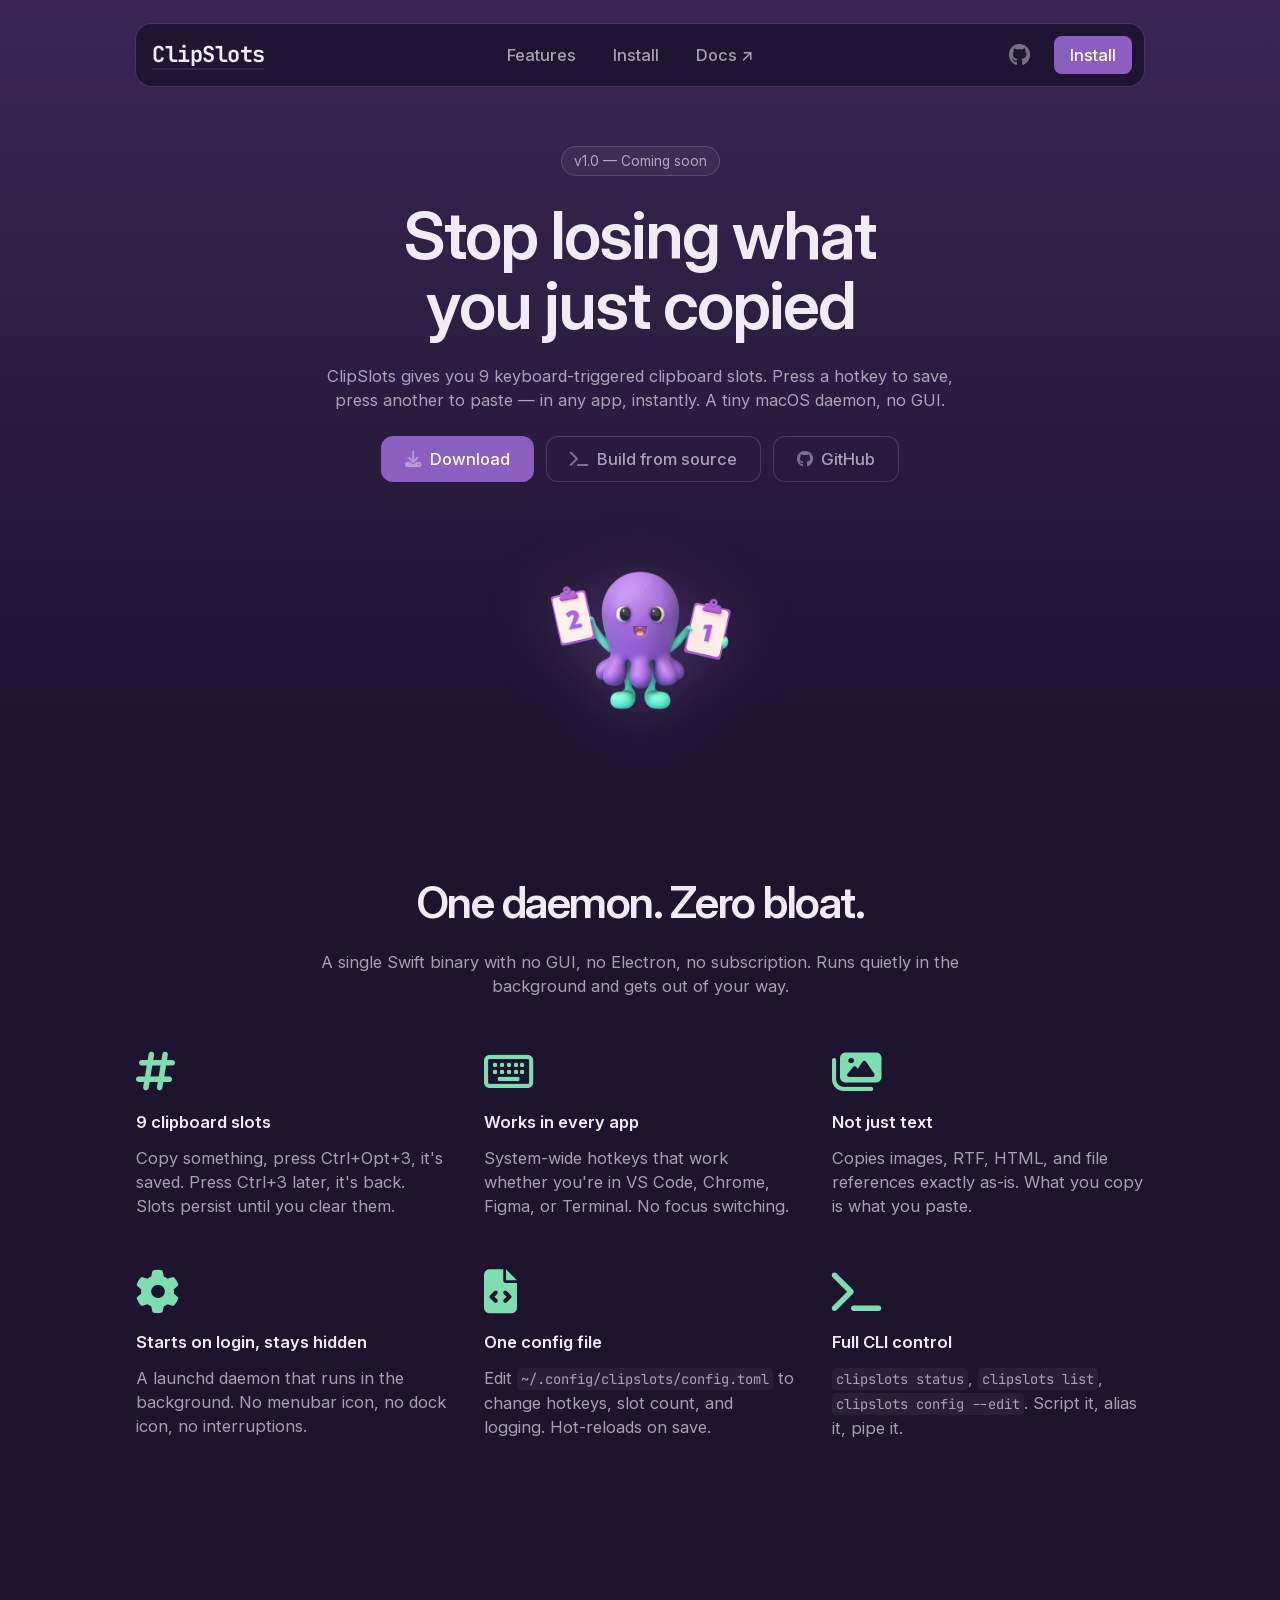
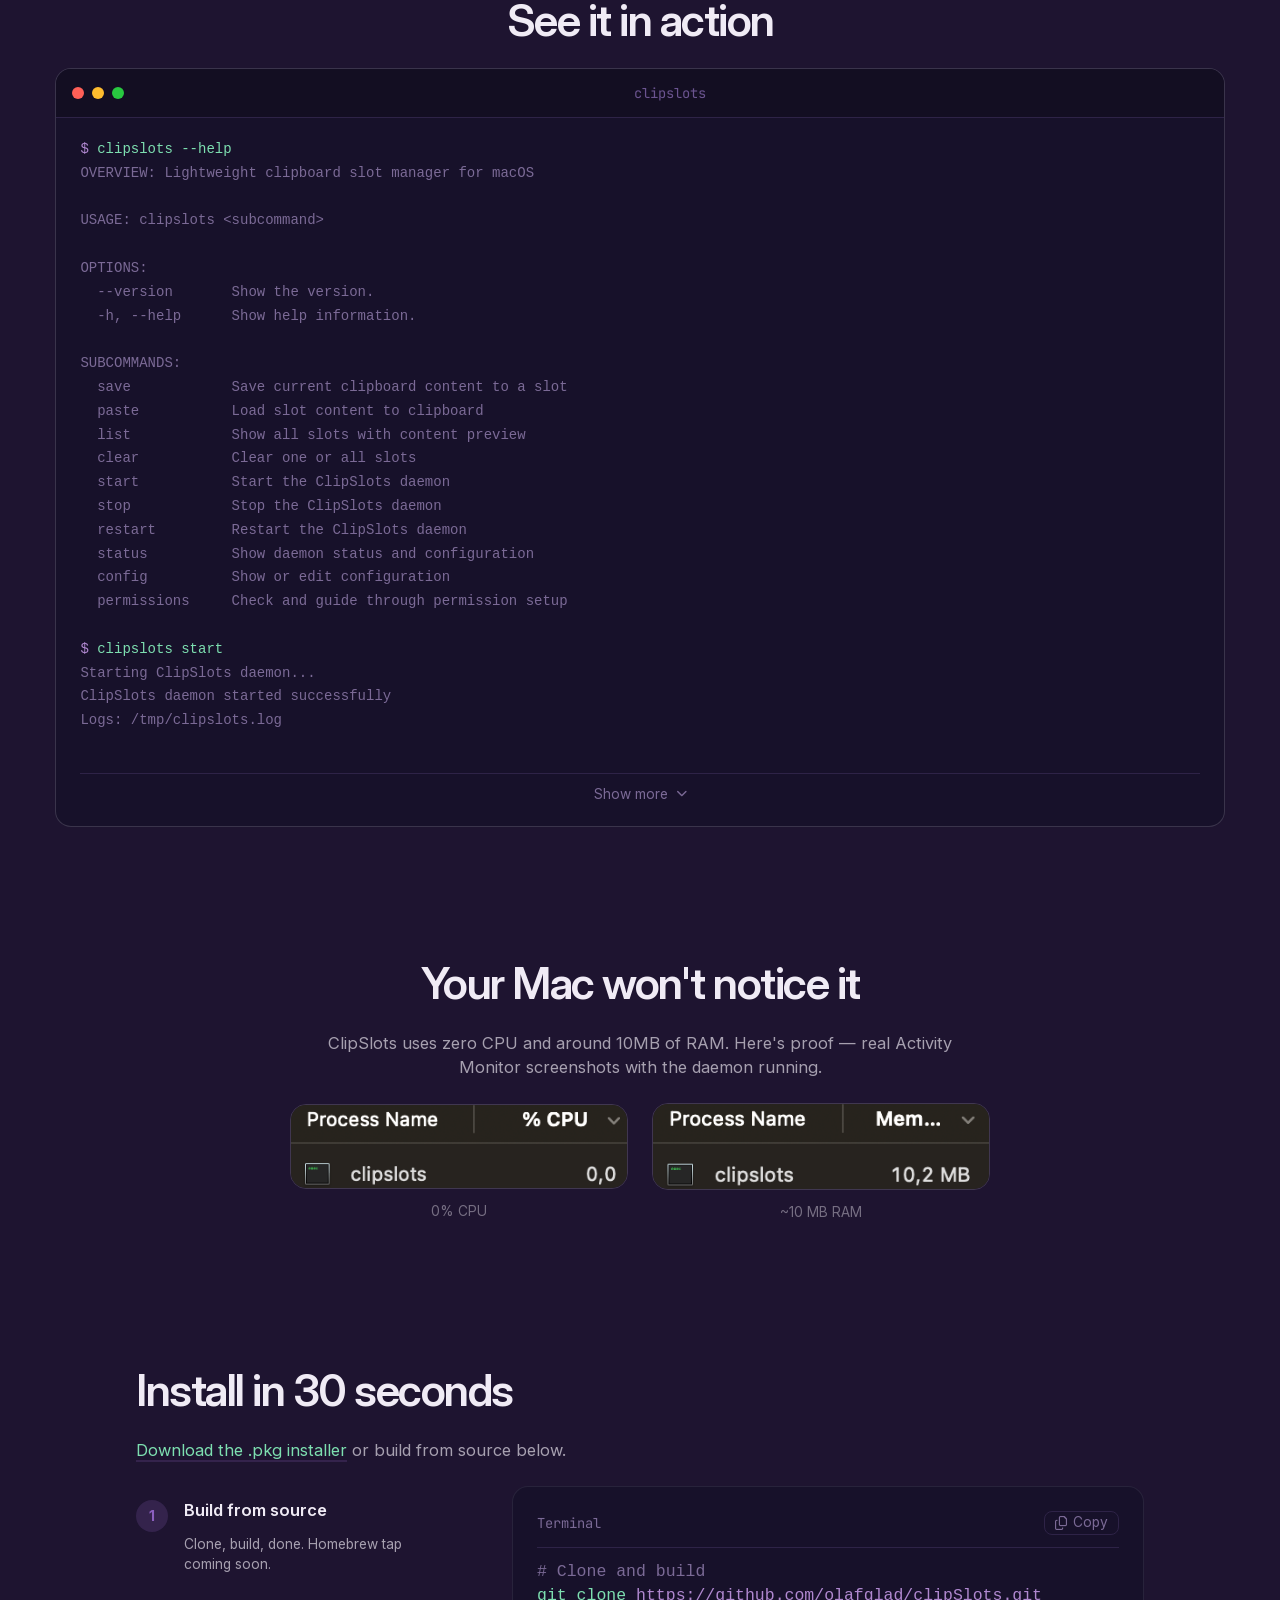
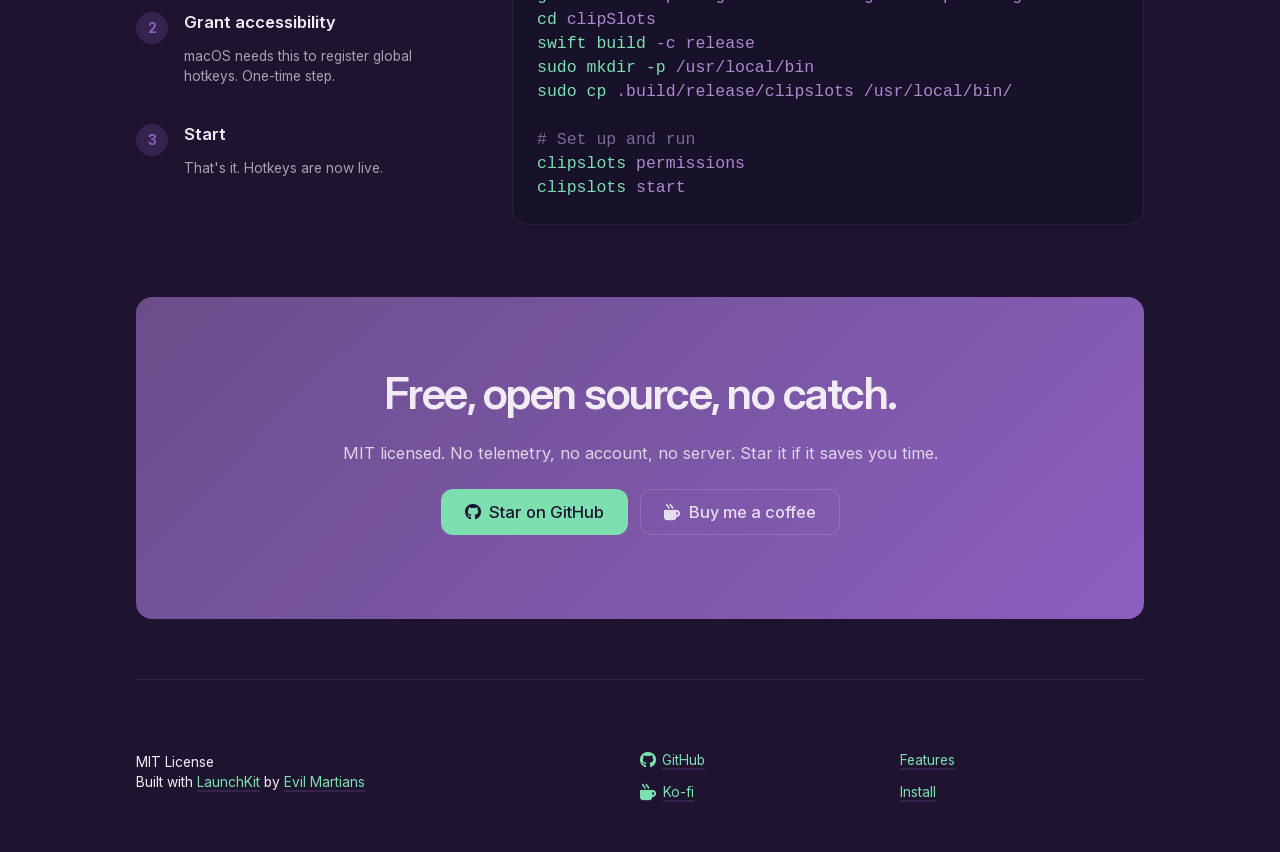
==== docs/index.html @ 05b6d65f "pkg version" ====
<!doctype html>
<html lang="en" class="theme-dark">
  <head>
    <meta charset="utf-8" />
    <title>ClipSlots — Stop losing what you just copied</title>
    <meta
      content="9 keyboard-triggered clipboard slots for macOS. Press a hotkey to save, press another to paste — in any app, instantly."
      name="description"
    />
    <meta content="width=device-width, initial-scale=1" name="viewport" />

    <!-- Open Graph -->
    <meta property="og:type" content="website" />
    <meta property="og:site_name" content="ClipSlots" />
    <meta property="og:locale" content="en_US" />
    <meta
      property="og:title"
      content="ClipSlots — Stop losing what you just copied"
    />
    <meta
      property="og:description"
      content="9 keyboard-triggered clipboard slots for macOS. Press a hotkey to save, press another to paste — in any app, instantly."
    />
    <meta property="og:image" content="https://clipslots.dev/images/og-image.png" />
    <meta property="og:image:width" content="1200" />
    <meta property="og:image:height" content="630" />
    <meta property="og:url" content="https://clipslots.dev" />
    <meta name="twitter:card" content="summary_large_image" />
    <meta name="twitter:title" content="ClipSlots" />
    <meta
      name="twitter:description"
      content="9 keyboard-triggered clipboard slots for macOS. Press a hotkey to save, press another to paste — in any app, instantly."
    />
    <meta name="twitter:image" content="https://clipslots.dev/images/og-image.png" />

    <!-- Favicon and icons -->
    <link rel="icon" href="images/favicon/favicon.ico" sizes="48x48" />
    <link rel="icon" href="images/favicon/favicon.svg" type="image/svg+xml" />
    <link
      rel="icon"
      type="image/png"
      sizes="96x96"
      href="images/favicon/favicon-96x96.png"
    />
    <link
      rel="apple-touch-icon"
      sizes="180x180"
      href="images/favicon/apple-touch-icon.png"
    />
    <link rel="manifest" href="images/favicon/site.webmanifest" />

    <!-- Preload fonts -->
    <link
      rel="preload"
      href="fonts/InterVariable.woff2"
      as="font"
      type="font/woff2"
      crossorigin
    />

    <!-- Styles -->
    <link href="vendor/font-awesome-6.7.2/css/all.min.css" rel="stylesheet" />
    <link href="css/index.css" rel="stylesheet" type="text/css" />
    <link href="css/tablet.css" rel="stylesheet" type="text/css" />
    <link href="css/mobile.css" rel="stylesheet" type="text/css" />
    <script src="js/main.js" type="text/javascript" defer></script>
  </head>

  <body>
    <div class="background-gradient"></div>
    <div class="page-container">
      <header class="nav-container">
        <a href="index.html" class="nav-brand">
          <span class="brand-text">ClipSlots</span>
        </a>
        <nav role="navigation" class="nav-menu" data-navigation>
          <a href="#features" class="nav-link">Features</a>
          <a href="#install" class="nav-link">Install</a>
          <a
            href="https://github.com/olafglad/clipSlots"
            class="nav-link"
            target="_blank"
            >Docs ↗</a
          >
          <div class="button-group stacked margin-top-l mobile-only">
            <a
              href="https://github.com/olafglad/clipSlots"
              class="button primary"
              target="_blank"
            >
              <div class="fa-brands fa-github icon m"></div>
              View on GitHub
            </a>
          </div>
        </nav>
        <div class="button-group">
          <a
            href="https://github.com/olafglad/clipSlots"
            class="button ghost compact hide-on-mobile"
            target="_blank"
          >
            <div class="fa-brands fa-github icon l"></div>
          </a>
          <a href="#install" class="button primary compact">Install</a>
          <button
            class="button ghost compact nav-hamburger"
            data-mobile-toggle
            aria-label="Show menu"
          >
            <span class="fa-solid fa-bars icon m"></span>
          </button>
        </div>
      </header>
      <main>
        <!-- Hero -->
        <section>
          <div class="heading hero centered">
            <a
              href="https://github.com/olafglad/clipSlots"
              class="eyebrow"
              target="_blank"
              >v1.0 — Coming soon</a
            >
            <h1 class="balanced">Stop losing what you just copied</h1>
            <p class="paragraph m secondary balanced">
              ClipSlots gives you 9 keyboard-triggered clipboard slots. Press a
              hotkey to save, press another to paste &mdash; in any app,
              instantly. A tiny macOS daemon, no GUI.
            </p>
            <div class="button-group margin-paragraph centered">
              <a
                href="https://github.com/olafglad/clipSlots/releases/latest/download/ClipSlots-1.0.0.pkg"
                class="button primary"
              >
                <div class="fa-solid fa-download icon m"></div>
                Download
              </a>
              <a href="#install" class="button tertiary">
                <div class="fa-solid fa-terminal icon m"></div>
                Build from source
              </a>
              <a
                href="https://github.com/olafglad/clipSlots"
                class="button tertiary"
                target="_blank"
              >
                <div class="fa-brands fa-github icon m"></div>
                GitHub
              </a>
            </div>
          </div>
          <div class="mascot-container">
            <img
              src="images/mascot.png"
              width="220"
              height="220"
              alt="ClipSlots mascot — a purple octopus holding numbered clipboards"
              class="mascot-hero"
            />
          </div>
        </section>

        <!-- Features -->
        <section id="features">
          <div class="heading centered">
            <h2 class="no-top-margin">One daemon. Zero bloat.</h2>
            <p class="paragraph m secondary">
              A single Swift binary with no GUI, no Electron, no subscription.
              Runs quietly in the background and gets out of your way.
            </p>
          </div>
          <div class="cards-with-icons-container">
            <div class="card-with-icon horizontal">
              <div class="fa-solid fa-hashtag icon xl color-teal"></div>
              <div class="feature-heading">
                <p class="paragraph m bold">9 clipboard slots</p>
                <p class="paragraph m secondary">
                  Copy something, press Ctrl+Opt+3, it's saved. Press Ctrl+3
                  later, it's back. Slots persist until you clear them.
                </p>
              </div>
            </div>
            <div class="card-with-icon horizontal">
              <div class="fa-regular fa-keyboard icon xl color-teal"></div>
              <div class="feature-heading">
                <p class="paragraph m bold">Works in every app</p>
                <p class="paragraph m secondary">
                  System-wide hotkeys that work whether you're in VS Code,
                  Chrome, Figma, or Terminal. No focus switching.
                </p>
              </div>
            </div>
            <div class="card-with-icon horizontal">
              <div class="fa-solid fa-images icon xl color-teal"></div>
              <div class="feature-heading">
                <p class="paragraph m bold">Not just text</p>
                <p class="paragraph m secondary">
                  Copies images, RTF, HTML, and file references exactly as-is.
                  What you copy is what you paste.
                </p>
              </div>
            </div>
            <div class="card-with-icon horizontal">
              <div class="fa-solid fa-gear icon xl color-teal"></div>
              <div class="feature-heading">
                <p class="paragraph m bold">Starts on login, stays hidden</p>
                <p class="paragraph m secondary">
                  A launchd daemon that runs in the background. No menubar icon,
                  no dock icon, no interruptions.
                </p>
              </div>
            </div>
            <div class="card-with-icon horizontal">
              <div class="fa-solid fa-file-code icon xl color-teal"></div>
              <div class="feature-heading">
                <p class="paragraph m bold">One config file</p>
                <p class="paragraph m secondary">
                  Edit
                  <span class="inline-code"
                    >~/.config/clipslots/config.toml</span
                  >
                  to change hotkeys, slot count, and logging. Hot-reloads on
                  save.
                </p>
              </div>
            </div>
            <div class="card-with-icon horizontal">
              <div class="fa-solid fa-terminal icon xl color-teal"></div>
              <div class="feature-heading">
                <p class="paragraph m bold">Full CLI control</p>
                <p class="paragraph m secondary">
                  <span class="inline-code">clipslots status</span>,
                  <span class="inline-code">clipslots list</span>,
                  <span class="inline-code">clipslots config --edit</span>.
                  Script it, alias it, pipe it.
                </p>
              </div>
            </div>
          </div>
        </section>

        <!-- Terminal demo -->
        <section>
          <div class="heading centered">
            <h2 class="no-top-margin">See it in action</h2>
          </div>
          <div class="image-wide">
            <div class="terminal-demo">
              <div class="terminal-bar">
                <span class="terminal-dot red"></span>
                <span class="terminal-dot yellow"></span>
                <span class="terminal-dot green"></span>
                <span class="terminal-title">clipslots</span>
              </div>
              <div class="terminal-body">
                <pre><span class="terminal-prompt">$</span> <span class="terminal-cmd">clipslots --help</span>
<span class="terminal-output">OVERVIEW: Lightweight clipboard slot manager for macOS

USAGE: clipslots &lt;subcommand&gt;

OPTIONS:
  --version       Show the version.
  -h, --help      Show help information.

SUBCOMMANDS:
  save            Save current clipboard content to a slot
  paste           Load slot content to clipboard
  list            Show all slots with content preview
  clear           Clear one or all slots
  start           Start the ClipSlots daemon
  stop            Stop the ClipSlots daemon
  restart         Restart the ClipSlots daemon
  status          Show daemon status and configuration
  config          Show or edit configuration
  permissions     Check and guide through permission setup</span>

<span class="terminal-prompt">$</span> <span class="terminal-cmd">clipslots start</span>
<span class="terminal-output">Starting ClipSlots daemon...
ClipSlots daemon started successfully
Logs: /tmp/clipslots.log</span></pre>
                <br />
                <div class="terminal-collapsed" data-terminal-collapsed>
                  <pre>
<span class="terminal-prompt">$</span> <span class="terminal-cmd">clipslots status</span>
<span class="terminal-output">ClipSlots Status
────────────────
Daemon:      Running (PID: 48291)
Accessible:  Yes
Pasteboard:  Allowed
Slots:       5
Logging:     on (change in 'clipslots config --edit')

Keybinds:
  Save:      ctrl+option+{n}
  Paste:     ctrl+{n}</span>

<span class="terminal-prompt">$</span> <span class="terminal-cmd">clipslots list</span>
<span class="terminal-output">Slot 1: Text (42 chars)
Slot 2: Text (128 chars)
Slot 3: Image (PNG)
Slot 4: (empty)
Slot 5: (empty)</span>

<span class="terminal-prompt">$</span> <span class="terminal-cmd">clipslots config</span>
<span class="terminal-output">ClipSlots Configuration
───────────────────────
Config file: ~/.config/clipslots/config.toml

Slots:       5
Logging:     on

Keybinds:
  Save:      ctrl+option+{n}
  Paste:     ctrl+{n}

Run 'clipslots config --edit' to open in editor.</span></pre>
                </div>
                <button class="terminal-toggle" data-terminal-toggle>
                  <span class="terminal-toggle-label">Show more</span>
                  <span
                    class="fa-solid fa-chevron-down terminal-toggle-icon"
                  ></span>
                </button>
              </div>
            </div>
          </div>
        </section>

        <!-- Lightweight -->
        <section id="lightweight">
          <div class="heading centered">
            <h2 class="no-top-margin">Your Mac won't notice it</h2>
            <p class="paragraph m secondary">
              ClipSlots uses zero CPU and around 10MB of RAM. Here's proof
              &mdash; real Activity Monitor screenshots with the daemon running.
            </p>
          </div>
          <div class="resource-proof-grid">
            <div class="resource-proof">
              <img
                src="images/monitor-cpu.png"
                alt="Activity Monitor showing clipslots using 0.0% CPU"
              />
              <p class="resource-caption paragraph s tertiary">0% CPU</p>
            </div>
            <div class="resource-proof">
              <img
                src="images/monitor-ram.png"
                alt="Activity Monitor showing clipslots using 10.3 MB RAM"
              />
              <p class="resource-caption paragraph s tertiary">~10 MB RAM</p>
            </div>
          </div>
        </section>

        <!-- Install -->
        <section id="install">
          <div class="heading">
            <h2 class="no-top-margin">Install in 30 seconds</h2>
            <p class="paragraph m secondary">
              <a
                href="https://github.com/olafglad/clipSlots/releases/latest"
                target="_blank"
                class="color-teal"
                >Download the .pkg installer</a
              > or build from source below.
            </p>
          </div>
          <div class="grid columns-1/2-1 gap-xl">
            <div class="install-steps">
              <div class="install-step">
                <div class="step-number">1</div>
                <div>
                  <p class="paragraph m bold no-top-margin">
                    Build from source
                  </p>
                  <p class="paragraph s secondary">
                    Clone, build, done. Homebrew tap coming soon.
                  </p>
                </div>
              </div>
              <div class="install-step">
                <div class="step-number">2</div>
                <div>
                  <p class="paragraph m bold no-top-margin">
                    Grant accessibility
                  </p>
                  <p class="paragraph s secondary">
                    macOS needs this to register global hotkeys. One-time step.
                  </p>
                </div>
              </div>
              <div class="install-step">
                <div class="step-number">3</div>
                <div>
                  <p class="paragraph m bold no-top-margin">Start</p>
                  <p class="paragraph s secondary">
                    That's it. Hotkeys are now live.
                  </p>
                </div>
              </div>
            </div>
            <div class="card-code-block dark">
              <div class="code-block-header">
                <span class="code-block-label">Terminal</span>
                <button
                  class="copy-button"
                  data-copy="git clone https://github.com/olafglad/clipSlots.git
cd clipSlots
swift build -c release
sudo mkdir -p /usr/local/bin
sudo cp .build/release/clipslots /usr/local/bin/
clipslots permissions
clipslots start"
                  aria-label="Copy to clipboard"
                >
                  <span class="fa-regular fa-copy icon s"></span>
                  <span class="copy-label">Copy</span>
                </button>
              </div>
              <pre
                style="margin: 0; color: #c9bfd9"
              ><code><span class="line"><span style="color:#7B6A96"># Clone and build</span></span>
<span class="line"><span style="color:#7DDFB0">git clone</span> <span style="color:#B088D0">https://github.com/olafglad/clipSlots.git</span></span>
<span class="line"><span style="color:#7DDFB0">cd</span> <span style="color:#B088D0">clipSlots</span></span>
<span class="line"><span style="color:#7DDFB0">swift build</span> <span style="color:#B088D0">-c release</span></span>
<span class="line"><span style="color:#7DDFB0">sudo mkdir -p</span> <span style="color:#B088D0">/usr/local/bin</span></span>
<span class="line"><span style="color:#7DDFB0">sudo cp</span> <span style="color:#B088D0">.build/release/clipslots /usr/local/bin/</span></span>
<span class="line"></span>
<span class="line"><span style="color:#7B6A96"># Set up and run</span></span>
<span class="line"><span style="color:#7DDFB0">clipslots</span> <span style="color:#B088D0">permissions</span></span>
<span class="line"><span style="color:#7DDFB0">clipslots</span> <span style="color:#B088D0">start</span></span></code></pre>
            </div>
          </div>
        </section>

        <!-- CTA -->
        <section class="promo-cta">
          <div class="heading centered">
            <h2>Free, open source, no catch.</h2>
            <p class="paragraph m" style="opacity: 0.85">
              MIT licensed. No telemetry, no account, no server. Star it if it
              saves you time.
            </p>
            <div class="button-group margin-paragraph centered">
              <a
                href="https://github.com/olafglad/clipSlots"
                class="button teal"
                target="_blank"
              >
                <div class="fa-brands fa-github icon m"></div>
                Star on GitHub
              </a>
              <a
                href="https://ko-fi.com/olafglad"
                class="button tertiary"
                target="_blank"
                style="
                  border-color: rgba(255, 255, 255, 0.3);
                  color: rgba(255, 255, 255, 0.8);
                "
              >
                <div class="fa-solid fa-mug-hot icon m"></div>
                Buy me a coffee
              </a>
            </div>
          </div>
        </section>
      </main>
      <footer class="footer">
        <div class="footer-menu">
          <div>
            <p class="paragraph s">
              MIT License<br />
              Built with
              <a href="https://launchkit.evilmartians.io" target="_blank" class="color-teal"
                >LaunchKit</a
              >
              by
              <a href="https://evilmartians.com" target="_blank" class="color-teal"
                >Evil Martians</a
              >
            </p>
          </div>
          <div>
            <div class="link-list">
              <a
                href="https://github.com/olafglad/clipSlots"
                class="icon-link ui s color-teal"
                target="_blank"
              >
                <div class="fa-brands fa-github icon m"></div>
                <div class="pseudo-link">GitHub</div>
              </a>
              <a
                href="https://ko-fi.com/olafglad"
                class="icon-link ui s color-teal"
                target="_blank"
              >
                <div class="fa-solid fa-mug-hot icon m"></div>
                <div class="pseudo-link">Ko-fi</div>
              </a>
            </div>
          </div>
          <div>
            <div class="link-list">
              <a href="#features" class="ui s color-teal">Features</a>
              <a href="#install" class="ui s color-teal">Install</a>
            </div>
          </div>
        </div>
      </footer>
    </div>
  </body>
</html>
---- docs/css/index.css ----
@font-face {
  font-family: Inter Variable;
  src: url("../fonts/InterVariable.woff2") format("woff2");
  font-weight: 100 900;
  font-style: normal;
  font-display: swap;
}

@font-face {
  font-family: Inter Variable;
  src: url("../fonts/InterVariable-Italic.woff2") format("woff2");
  font-weight: 100 900;
  font-style: italic;
  font-display: swap;
}

@font-face {
  font-family: JetBrains Mono;
  src: url("../fonts/JetBrainsMono-VariableFont_wght.ttf") format("woff2");
  font-weight: 100 900;
  font-style: normal;
  font-display: swap;
}

:root {
  /** There features 
  These are values that determine the overall look of the theme.
  - Saturation controls how much of accent color will be mixed into text, background, and surface colors.
  - Contrast controls how contrast the text colors will be.
  */
  --theme-hue: 300;
  --theme-saturation: 0.3; /* 0...1 where 0 means grayscale colors; 1 means fully saturated colors */
  --theme-contrast: 0.85; /* 0...1 where 0 means low contrast; 1 means high contrast, black-n-white in fact */

  /* Fonts */
  --font-text: "Inter Variable", Arial, sans-serif;
  --font-mono: "JetBrains Mono", "Courier New", Courier, monospace;

  /* Font sizes */
  --font-size-s: 13.75px;
  --font-size-m: 16.5px;
  --font-size-l: 22px;
  --font-size-xl: 44px;
  --font-size-xxl: 66px;

  /* Paragraph */
  --line-height-paragraph-s: 20px;
  --line-height-paragraph-m: 24px;
  --line-height-paragraph-l: 28px;
  --letter-spacing-paragraph-l: -0.4px;
  --line-height-paragraph-xl: 52px;
  --letter-spacing-paragraph-xl: -1px;
  --line-height-ui-s: 16px;
  --line-height-ui-m: 22px;

  /* Headers */
  --line-height-h1: 70px;
  --letter-spacing-h1: -2px;
  --line-height-h2: 48px;
  --letter-spacing-h2: -1.5px;
  --line-height-h3: 24px;
  --letter-spacing-h3: -0.75px;
  --line-height-h4: 18px;

  /* Spacing */
  --space-default: 12px;
  --space-button-s-vertical: 8px;
  --space-button-s-horizontal: 16px;
  --space-button-m-vertical: 12px;
  --space-button-m-horizontal: 24px;
  --space-section: 60px;
  --space-card-m: 24px;

  --header-font-weight: 600;
  --ui-button-font-weight: 500;

  /* Border radii */
  --radius-xs: 4px;
  --radius-s: 8px;
  --radius-m: 12px;
  --radius-l: 16px;

  /* Colors */
  --color-background: white;
  --color-surface: #99a3ae14;
  --color-text-primary: #363e48;
  --color-text-secondary: #757a7f;
  --color-text-tertiary: #a7acb2;
  --color-accent: #0081ff;
  --color-accent-hover: #0088f0d9;
  --color-accent-b: #0081ff29;
  --color-accent-b-hover: #0088f033;
  --color-on-accent: white;
  --color-border-level-2: #99a3ae29;
  --color-border-level-3: #99a3ae52;
  --color-background-blur: #ffffffe6;
  --color-gradient-bg-start: #0081ff14;
  --color-gradient-bg-end: #0081ff00;
  --color-gradient-promo-start: #800069;
  --color-gradient-promo-end: #005196;
}

.theme-light {
  /** Base color
  By default it's blue ≈ #0289ff
  Usually it's your brand color. Simply provide your value and the whole theme will be recalculated automatically.
  Default value is in OKLCH because it produces richer P3 colors, however you can use any color format. 
  */
  /* --color-accent: #00bc81; */
  --color-accent: oklch(0.64 0.21 var(--theme-hue));

  /* Relative colors 
  These colors are calculated based on the accent color and saturation/contrast values.
  Feel free to provide exact values if you want to override them.
  */
  --color-background-l: calc(0.7 + 0.3 * var(--theme-contrast));
  --color-background: oklch(
    from var(--color-accent) var(--color-background-l)
      calc((1 - var(--color-background-l)) * 0.6 * var(--theme-saturation)) h
  );
  --color-background-blur: oklch(from var(--color-background) l c h / 0.8);

  --color-text-primary-l: calc(0.4 - 0.4 * pow(var(--theme-contrast), 10));
  --color-text-primary: oklch(
    from var(--color-accent) var(--color-text-primary-l)
      calc(var(--color-text-primary-l) * 0.3 * var(--theme-saturation)) h
  );

  --color-text-secondary: oklch(from var(--color-text-primary) l c h / 0.7);
  --color-text-tertiary: oklch(from var(--color-text-primary) l c h / 0.42);
  --color-accent-hover: oklch(from var(--color-accent) calc(l - 0.05) c h);
  --color-accent-b: oklch(from var(--color-accent) l c h / 0.16);
  --color-accent-b-hover: oklch(from var(--color-accent-b) calc(l - 0.1) c h);

  --color-surface: oklch(from var(--color-text-primary) l c h / 0.04);
  --color-on-accent: white;
  --color-border-level-2: oklch(from var(--color-text-primary) l c h / 0.08);
  --color-border-level-3: oklch(from var(--color-text-primary) l c h / 0.16);

  --color-gradient-bg-start: oklch(
    from var(--color-accent) l calc(0.3 * pow(var(--theme-saturation), 0.5)) h /
      calc(0.5 - 0.5 * pow(var(--theme-contrast), 2))
  );
  --color-gradient-bg-end: oklch(from var(--color-gradient-bg-start) l c h / 0);

  --color-gradient-promo-start: #ffd2f7;
  --color-gradient-promo-end: #b9dfff;
}

.theme-dark {
  color-scheme: dark;

  /* ClipSlots brand palette — purple body + mint green accent */
  --color-accent: #8B5FBF;
  --color-accent-hover: #9E75CF;
  --color-accent-b: rgba(139, 95, 191, 0.2);
  --color-accent-b-hover: rgba(139, 95, 191, 0.3);

  --color-background: #1E1430;
  --color-background-blur: rgba(30, 20, 48, 0.92);
  --color-text-primary: #F0EBF5;
  --color-text-secondary: rgba(240, 235, 245, 0.65);
  --color-text-tertiary: rgba(240, 235, 245, 0.42);

  --color-surface: rgba(240, 235, 245, 0.05);
  --color-on-accent: #FFFFFF;
  --color-border-level-2: rgba(240, 235, 245, 0.08);
  --color-border-level-3: rgba(240, 235, 245, 0.16);
  --color-teal: #7DDFB0;

  --color-gradient-bg-start: rgba(139, 95, 191, 0.25);
  --color-gradient-bg-end: rgba(139, 95, 191, 0);

  --color-gradient-promo-start: #6B4D8A;
  --color-gradient-promo-end: #8B5FBF;
}

.page-container {
  max-width: 1008px;
  min-height: 100vh;
  margin: 0 auto;
  display: flex;
  flex-direction: column;
}

* {
  box-sizing: border-box;
}

html,
body {
  margin: 0;
}

body {
  background-color: var(--color-background);
  font-family: var(--font-text);
  color: var(--color-text-primary);
  font-size: var(--font-size-m);
  line-height: var(--line-height-paragraph-m);
}

/* Headers */

h1,
h2,
h3,
h4 {
  font-weight: var(--header-font-weight);
  margin: var(--space-default) 0;
}

h1 {
  font-size: var(--font-size-xxl);
  line-height: var(--line-height-h1);
  letter-spacing: var(--letter-spacing-h1);
}

h2 {
  font-size: var(--font-size-xl);
  line-height: var(--line-height-h2);
  letter-spacing: var(--letter-spacing-h2);
}

h3 {
  font-size: var(--font-size-l);
  line-height: var(--line-height-h3);
  letter-spacing: var(--letter-spacing-h3);
}

h4 {
  font-size: var(--font-size-m);
  line-height: var(--line-height-h4);
  letter-spacing: var(--letter-spacing-h4);
}

p {
  margin: var(--space-default) 0;
}

a {
  color: var(--color-accent);
  text-underline-offset: 0px;
  text-decoration: underline;
  text-decoration-color: var(--color-accent-b);
  text-decoration-skip-ink: none;
  text-underline-position: under;
  text-decoration-thickness: 2px;

  &.tertiary {
    color: var(--color-text-tertiary);
    text-decoration: none;

    &:hover {
      color: var(--color-text-secondary);
    }
  }
}

a:hover {
  color: var(--color-accent-hover);
}

ul,
ol {
  margin: 16px 0;
  padding-left: 40px;
}

li {
  margin: 8px 0;
}

img {
  vertical-align: middle;
  max-width: 100%;
  display: inline-block;
}

section {
  padding: var(--space-section) 0;
}

.eyebrow {
  display: inline-flex;
  margin-bottom: var(--space-default);
  border: 1px solid var(--color-border-level-3);
  border-radius: var(--radius-l);
  background-color: var(--color-surface);
  color: var(--color-text-secondary);
  font-size: var(--font-size-s);
  text-align: center;
  object-fit: fill;
  flex-flow: row;
  justify-content: center;
  align-items: center;
  margin-right: auto;
  margin-left: auto;
  padding: 2px 12px;
  text-decoration: none;

  &:hover {
    color: var(--color-text-primary);
  }
}

.heading {
  margin-bottom: var(--space-default);
  flex-direction: column;
  max-width: 672px;
  display: flex;

  &.hero {
    padding-bottom: 36px;
  }

  &.centered {
    text-align: center;
    margin-right: auto;
    margin-left: auto;
  }
}

.no-top-margin {
  margin-top: 0;
}

.balanced {
  text-wrap: balance;
}

.content {
  padding: var(--space-section) 0;
  max-width: 720px;
}

/* Text */

/* Style used for content */

.paragraph {
  &.s {
    font-size: var(--font-size-s);
    line-height: var(--line-height-paragraph-s);
  }

  &.m {
    font-size: var(--font-size-m);
    line-height: var(--line-height-paragraph-m);
  }

  &.l {
    font-size: var(--font-size-l);
    line-height: var(--line-height-paragraph-l);
    letter-spacing: var(--letter-spacing-paragraph-l);
  }

  &.xl {
    font-size: var(--font-size-xl);
    line-height: var(--line-height-paragraph-xl);
    letter-spacing: var(--letter-spacing-paragraph-xl);
  }

  &.bold {
    font-weight: 600;
  }
}

/* Styles for UI elements */

.ui {
  &.s {
    font-size: var(--font-size-s);
    line-height: var(--line-height-ui-s) !important;
  }

  &.m {
    font-size: var(--font-size-m);
    line-height: var(--line-height-ui-m) !important;
  }

  &.pseudo-link,
  .pseudo-link {
    text-decoration: underline;
    text-decoration-color: var(--color-accent-b);
    text-decoration-thickness: 2px;
  }
}

/* Buttons */

.button {
  display: flex;
  gap: 8px;
  cursor: pointer;
  border: none;
  text-decoration: none;
  background: transparent;
  padding: var(--space-button-m-vertical) var(--space-button-m-horizontal);
  font-size: var(--font-size-m);
  line-height: var(--line-height-ui-m);
  font-weight: var(--ui-button-font-weight);
  text-align: center;
  border-radius: var(--radius-m);
  justify-content: center;
  align-items: center;

  &.primary {
    background-color: var(--color-accent);
    color: var(--color-on-accent);

    &:hover {
      background-color: var(--color-accent-hover);
      color: var(--color-on-accent);
    }
  }

  &.secondary {
    background-color: var(--color-accent-b);
    color: var(--color-accent);

    &:hover {
      background-color: var(--color-accent-b-hover);
    }
  }

  &.tertiary {
    box-shadow: inset 0 0 0 1px var(--color-border-level-3);
    color: var(--color-text-secondary);

    &:hover {
      background-color: var(--color-surface);
      color: var(--color-text-primary);
    }
  }

  &.ghost {
    background: transparent;
    padding: var(--space-button-m-vertical) var(--space-button-m-horizontal);
    color: var(--color-text-primary);

    &:hover {
      background-color: var(--color-border-level-2);
      color: var(--color-on-accent);
    }

    &.active {
      background-color: var(--color-border-level-3);
    }

    &.compact {
      padding: var(--space-button-s-vertical) 12px;
    }
  }

  &.compact {
    padding: var(--space-button-s-vertical) var(--space-button-s-horizontal);
    border-radius: var(--radius-s);
  }
}

/* Button groups */

.button-group {
  display: flex;
  gap: 12px;
  flex-wrap: wrap;
  align-items: center;

  &.margin-paragraph {
    margin: var(--space-default) 0;
  }

  &.centered {
    justify-content: center;
    align-items: center;
  }

  &.stacked {
    flex-direction: column;
    align-items: justify;

    & .button {
      width: 100%;
    }
  }
}

/* Links */

.icon-link {
  gap: 6px;
  color: var(--color-accent);
  align-items: center;
  text-decoration: none;
  display: flex;

  &:hover {
    color: var(--color-accent-hover);
  }
}

.link-list {
  display: flex;
  flex-direction: column;
  align-items: flex-start;
  gap: 16px;
  padding-top: 12px;
}

.link-list-horizontal {
  display: flex;
  gap: var(--space-button-m-horizontal);
}

/* Icons */

.icon {
  display: flex !important;
  align-items: center;
  line-height: inherit !important;
  color: var(--color-text-tertiary);

  &.s {
    font-size: var(--font-size-s);
  }

  &.m {
    font-size: var(--font-size-m);
  }

  &.l {
    font-size: var(--font-size-l);
  }

  &.xl {
    font-size: var(--font-size-xl);
    line-height: var(--line-height-paragraph-xl) !important;
  }
}

/* Navigation */

.nav-container {
  position: sticky;
  margin-top: 24px;
  inset: 24px 0% auto;
  display: flex;
  justify-content: space-between;
  background-color: var(--color-background-blur);
  box-shadow: 0 0 0 1px var(--color-border-level-2);
  -webkit-backdrop-filter: blur(40px);
  backdrop-filter: blur(40px);
  border-radius: var(--radius-l);
  max-width: 1008px;
  padding: 12px 12px 12px 16px;
  z-index: 1000;
}

.nav-brand {
  display: flex;
  align-items: center;
  justify-content: center;
}

.nav-link {
  color: var(--color-text-secondary);
  font-size: var(--font-size-m);
  line-height: var(--line-height-ui-m);
  font-weight: var(--ui-button-font-weight);
  border-radius: var(--radius-s);
  padding: 8px 16px;
  display: inline-block;
  text-decoration: none;

  &:hover {
    color: var(--color-text-primary);
  }

  &:active {
    color: var(--color-text-tertiary);
  }
}

.background-gradient {
  position: absolute;
  background-image: linear-gradient(
    180deg,
    var(--color-gradient-bg-start),
    var(--color-gradient-bg-end)
  );
  width: 100%;
  height: 80vh;
  z-index: -10;
}

.promo-cta {
  background-image: linear-gradient(
    135deg,
    var(--color-gradient-promo-start),
    var(--color-gradient-promo-end)
  );
  border-radius: 16px;
  margin-bottom: var(--space-section);
}

.image-wide {
  margin: var(--space-default) 0;
  width: 116%;
  max-width: none;
  margin-left: -8%;
}

.mobile-only,
.nav-hamburger {
  display: none;
}

.clients-container {
  display: flex;
  gap: 36px;
  flex-wrap: wrap;
  place-content: stretch center;
  align-items: center;
  padding: 24px 0;
}

.text-centered {
  text-align: center;
}

.feature-card {
  padding: var(--space-card-m);
  background-color: var(--color-surface);
  border-radius: var(--radius-l);
  display: flex;
  gap: 16px;
  flex-direction: column;
  align-items: flex-start;
}

.feature-heading {
  max-width: 672px;
}

/* Grid */

.grid {
  display: grid;
  margin: var(--space-default) 0;
  gap: 12px;
  grid-template-rows: auto;
  grid-auto-columns: 1fr;

  &.gap-l {
    gap: 24px;
  }

  &.gap-xl {
    gap: 60px;
  }
}

.columns-2 {
  grid-template-columns: repeat(2, minmax(0, 1fr));
}

.columns-3 {
  grid-template-columns: repeat(3, minmax(0, 1fr));
}

.columns-1\/2-1 {
  grid-template-columns: minmax(0, 0.5fr) minmax(0, 1fr);
}

.card-with-icon {
  display: flex;
  flex-direction: column;
  align-items: flex-start;
}

.cards-with-icons-container {
  margin-top: var(--space-default) 0;
  gap: 36px;
  grid-template-rows: auto;
  grid-template-columns: 1fr 1fr 1fr;
  grid-auto-columns: 1fr;
  padding: 24px 0;
  display: grid;
}

.card-code-block {
  padding: var(--space-card-m);
  border: 1px solid var(--color-border-level-2);
  border-radius: var(--radius-l);
  overflow: auto;

  &.dark {
    background-color: #17112A;
  }
}

/* Accordion */

.accordion-container {
  border-top: 1px solid var(--color-border-level-2);
  flex-flow: column;
  display: flex;
}

.accordion-item {
  border-bottom: 1px solid var(--color-border-level-2);
  width: 100%;
  overflow: hidden;
}

.accordion-toggle {
  padding: var(--space-card-m);
  align-items: center;
  display: flex;
  cursor: pointer;
}

.accordion-toggle:hover {
  color: var(--color-text-secondary);
}

.accordion-chevron {
  margin-left: auto;
  color: var(--color-text-tertiary);
}

[open] .accordion-chevron {
  transform: rotate(180deg);
}

.accordion-content {
  padding-right: 48px;
  padding-bottom: var(--space-button-m-vertical);
  padding-left: var(--space-card-m);
  background-color: #0000;
  display: block;
}

/* Footer */

.footer {
  border-top: 1px solid var(--color-border-level-2);
  margin-top: auto;
  padding-top: 60px;
  padding-bottom: 24px;
}

.footer-menu {
  gap: 16px;
  grid-template-rows: auto;
  grid-template-columns: 2fr 1fr 1fr;
  grid-auto-columns: 1fr;
  margin-bottom: 24px;
  display: grid;
}

.full-width {
  width: 100%;
}

.margin-top-l {
  margin-top: 24px;
}

.margin-top-xl {
  margin-top: 48px;
}

.secondary {
  color: var(--color-text-secondary);
}

.tertiary {
  color: var(--color-text-tertiary);
}

.color-accent {
  color: var(--color-accent);
}

.color-teal {
  color: var(--color-teal, #7DDFB0);
}

.color-teal .icon {
  color: inherit;
}

.button.teal {
  background-color: var(--color-teal, #7DDFB0);
  color: #1E1430;
}

.button.teal:hover {
  background-color: #93E8BF;
  color: #1E1430;
}

.button.teal .icon {
  color: inherit;
}

.inline-code {
  font-family: var(--font-mono);
  font-size: var(--font-size-s);
  line-height: inherit;
  background-color: var(--color-surface);
  padding: 2px 4px;
  border-radius: var(--radius-xs);
  color: var(--color-text-secondary);
}

/* ClipSlots custom styles */

.brand-text {
  font-family: var(--font-mono);
  font-size: var(--font-size-l);
  font-weight: 700;
  color: var(--color-text-primary);
  text-decoration: none;
  letter-spacing: -0.5px;
}

/* Mascot */

.mascot-container {
  display: flex;
  justify-content: center;
  margin: -12px 0 8px;
}

.mascot-hero {
  filter: drop-shadow(0 8px 32px rgba(139, 95, 191, 0.35));
  transition: transform 0.3s ease;
}

.mascot-hero:hover {
  transform: scale(1.05) rotate(-3deg);
}

/* Terminal demo */

.terminal-demo {
  border: 1px solid var(--color-border-level-3);
  border-radius: var(--radius-l);
  overflow: hidden;
  background-color: #17112A;
}

.terminal-bar {
  display: flex;
  align-items: center;
  gap: 8px;
  padding: 12px 16px;
  background-color: #130E22;
  border-bottom: 1px solid #2E2347;
}

.terminal-dot {
  width: 12px;
  height: 12px;
  border-radius: 50%;
}

.terminal-dot.red { background-color: #ff5f57; }
.terminal-dot.yellow { background-color: #febc2e; }
.terminal-dot.green { background-color: #28c840; }

.terminal-title {
  font-family: var(--font-mono);
  font-size: var(--font-size-s);
  color: #6B5490;
  margin-left: auto;
  margin-right: auto;
}

.terminal-body {
  padding: 20px 24px;
  font-family: var(--font-mono);
  font-size: 14px;
  line-height: 1.7;
  overflow-x: auto;
}

.terminal-body pre {
  margin: 0;
  color: #C9BFD9;
}

.terminal-prompt {
  color: #B088D0;
  user-select: none;
}

.terminal-cmd {
  color: #7DDFB0;
}

.terminal-output {
  color: #7B6A96;
}

/* Install steps */

.install-steps {
  display: flex;
  flex-direction: column;
  gap: 24px;
  padding: 12px 0;
}

.install-step {
  display: flex;
  align-items: flex-start;
  gap: 16px;
}

.step-number {
  flex-shrink: 0;
  width: 32px;
  height: 32px;
  border-radius: 50%;
  background-color: var(--color-accent-b);
  color: var(--color-accent);
  font-weight: 700;
  font-size: var(--font-size-s);
  display: flex;
  align-items: center;
  justify-content: center;
  margin-top: 2px;
}

/* Code block header with copy button */

.code-block-header {
  display: flex;
  justify-content: space-between;
  align-items: center;
  padding-bottom: 12px;
  margin-bottom: 12px;
  border-bottom: 1px solid #2E2347;
}

.code-block-label {
  font-family: var(--font-mono);
  font-size: var(--font-size-s);
  color: #7B6A96;
}

.copy-button {
  display: flex;
  align-items: center;
  gap: 6px;
  background: none;
  border: 1px solid #2E2347;
  border-radius: var(--radius-s);
  color: #7B6A96;
  font-family: var(--font-text);
  font-size: var(--font-size-s);
  padding: 4px 10px;
  cursor: pointer;
  transition: all 0.15s ease;
}

.copy-button:hover {
  border-color: #8B5FBF;
  color: #C9BFD9;
}

.copy-button .icon {
  color: inherit;
}

.copy-label {
  line-height: 1;
}

/* Terminal collapsible */

.terminal-collapsed {
  display: none;
}

.terminal-collapsed.open {
  display: block;
}

.terminal-toggle {
  display: flex;
  align-items: center;
  justify-content: center;
  gap: 8px;
  width: 100%;
  padding: 12px 0 4px;
  background: none;
  border: none;
  border-top: 1px solid #2E2347;
  margin-top: 16px;
  cursor: pointer;
  color: #7B6A96;
  font-family: var(--font-text);
  font-size: var(--font-size-s);
  transition: color 0.15s ease;
}

.terminal-toggle:hover {
  color: #B088D0;
}

.terminal-toggle-icon {
  font-size: 11px;
  transition: transform 0.2s ease;
}

.terminal-toggle.open .terminal-toggle-icon {
  transform: rotate(180deg);
}

/* Resource proof (lightweight section) */

.resource-proof-grid {
  display: grid;
  grid-template-columns: 1fr 1fr;
  gap: 24px;
  max-width: 700px;
  margin: var(--space-default) auto;
}

.resource-proof {
  text-align: center;
  display: flex;
  flex-direction: column;
  align-items: center;
  justify-content: center;
}

.resource-proof img {
  border: 1px solid var(--color-border-level-3);
  border-radius: var(--radius-l);
  width: 100%;
  height: auto;
}

.resource-caption {
  margin-top: 12px;
}

/* Promo CTA button overrides for dark bg */

.promo-cta .button.primary .icon {
  color: inherit;
}

.promo-cta .button.tertiary .icon {
  color: inherit;
}
---- docs/css/tablet.css ----
@media screen and (max-width: 1199px) {
  .image-wide {
    width: 100%;
    margin-left: 0;
  }
}

@media screen and (max-width: 1056px) {
  .page-container {
    max-width: 728px;
    padding: 0 24px;
  }

  .heading.hero {
    max-width: 100%;
  }

  .button-group {
    flex-shrink: 0;
  }

  .content {
    margin: 0 16px;
  }

  .nav-link {
    padding: 16px;
    display: inline-flex;
  }

  .nav-menu {
    position: absolute;
    top: calc(100% + 6px);
    text-align: center;
    left: 0;
    right: 0;
    background-color: var(--color-background);
    box-shadow: 0 0 0 1px var(--color-border-level-2);
    border-radius: var(--radius-l);
    margin-top: 4px;
    padding: 12px 24px;
    display: none;

    &.open {
      display: block;
    }
  }

  .grid {
    &.gap-l {
      gap: 16px;
    }

    &.gap-xl {
      gap: 24px;
    }
  }

  .nav-hamburger {
    display: flex;
  }
}
---- docs/css/mobile.css ----
@media screen and (max-width: 767px) {
  body {
    /* Font sizes */
    --font-size-l: 19.25px;
    --font-size-xl: 33px;
    --font-size-xxl: 44px;

    /* Font metrics */
    --line-height-paragraph-l: 24px;
    --letter-spacing-paragraph-l: -0.2px;
    --line-height-paragraph-xl: 40px;
    --letter-spacing-paragraph-xl: -0.5px;

    /* Headers */
    --line-height-h1: 48px;
    --letter-spacing-h1: -1.5px;
    --line-height-h2: 36px;
    --letter-spacing-h2: -1px;
    --line-height-h3: 22px;
    --letter-spacing-h3: -0.75px;

    /* Sizing */
    --space-section: 24px;
    --space-button-m-vertical: 8px;
    --space-card-m: 12px;

    --radius-m: 8px;
    --radius-l: 12px;
  }

  .page-container {
    max-width: none;
    padding: 0 16px;
  }

  .navbar {
    margin-top: 12px;
    top: 12px;
  }

  .nav-container {
    padding: 8px 8px 8px 12px;
    top: 12px;
    margin-top: 12px;
  }

  .footer {
    margin: 24px 0;
  }

  .button-group {
    gap: 8px;
  }

  .columns-2,
  .columns-3,
  .columns-1\/2-1,
  .cards-with-icons-container,
  .resource-proof-grid {
    grid-template-columns: 1fr;
  }

  .card-with-icon {
    display: flex;
    flex-direction: row;
    align-items: flex-start;
    gap: 24px;

    & .icon {
      margin-top: 24px;
    }
  }
}

@media screen and (max-width: 479px) {
  .page-container {
    padding: 0 16px;
  }

  .hide-on-mobile {
    display: none;
  }

  .nav-link {
    display: flex;
  }

  .nav-menu {
    padding: 12px;
  }

  .clients-container {
    gap: 24px;
    padding: 12px 0;
  }

  .accordion-toggle {
    justify-content: flex-start;
    align-items: center;
  }

  .footer-menu {
    grid-template-columns: 2fr;
  }

  .mobile-only {
    display: flex;
  }
}
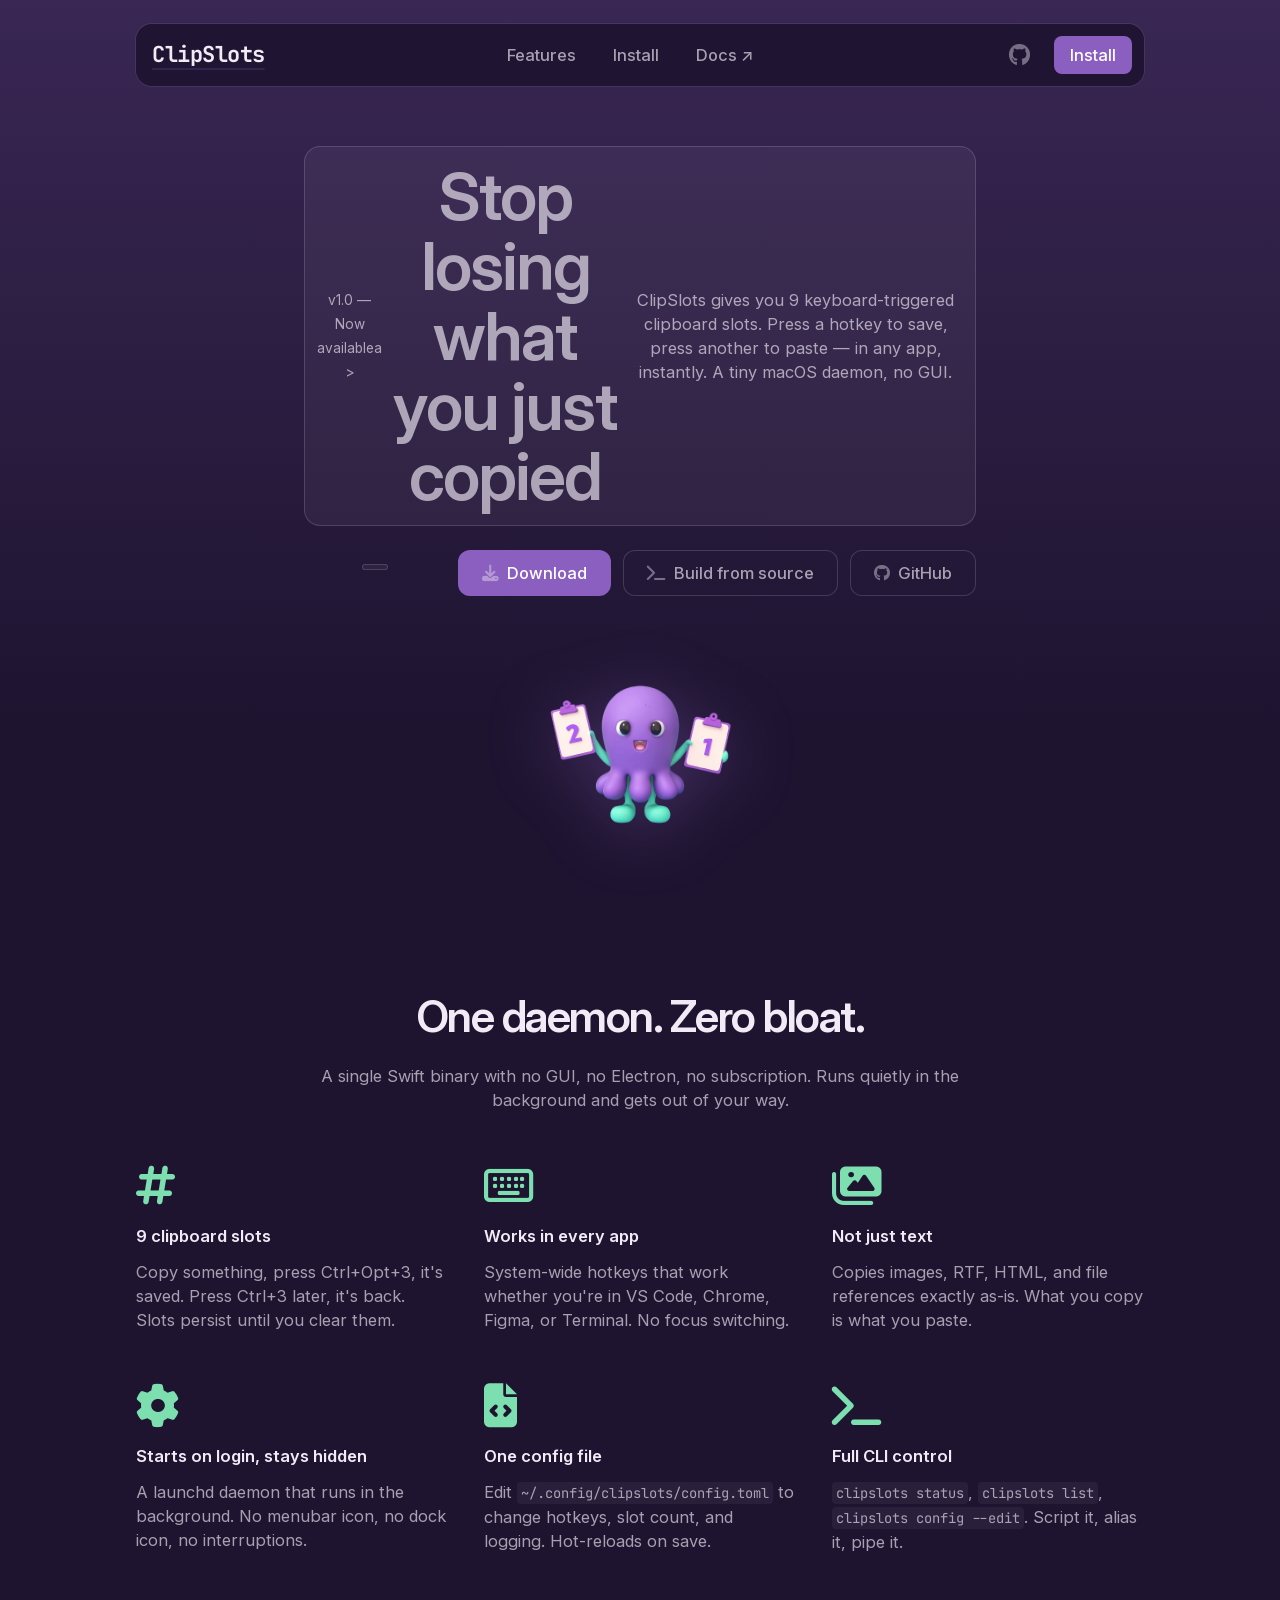
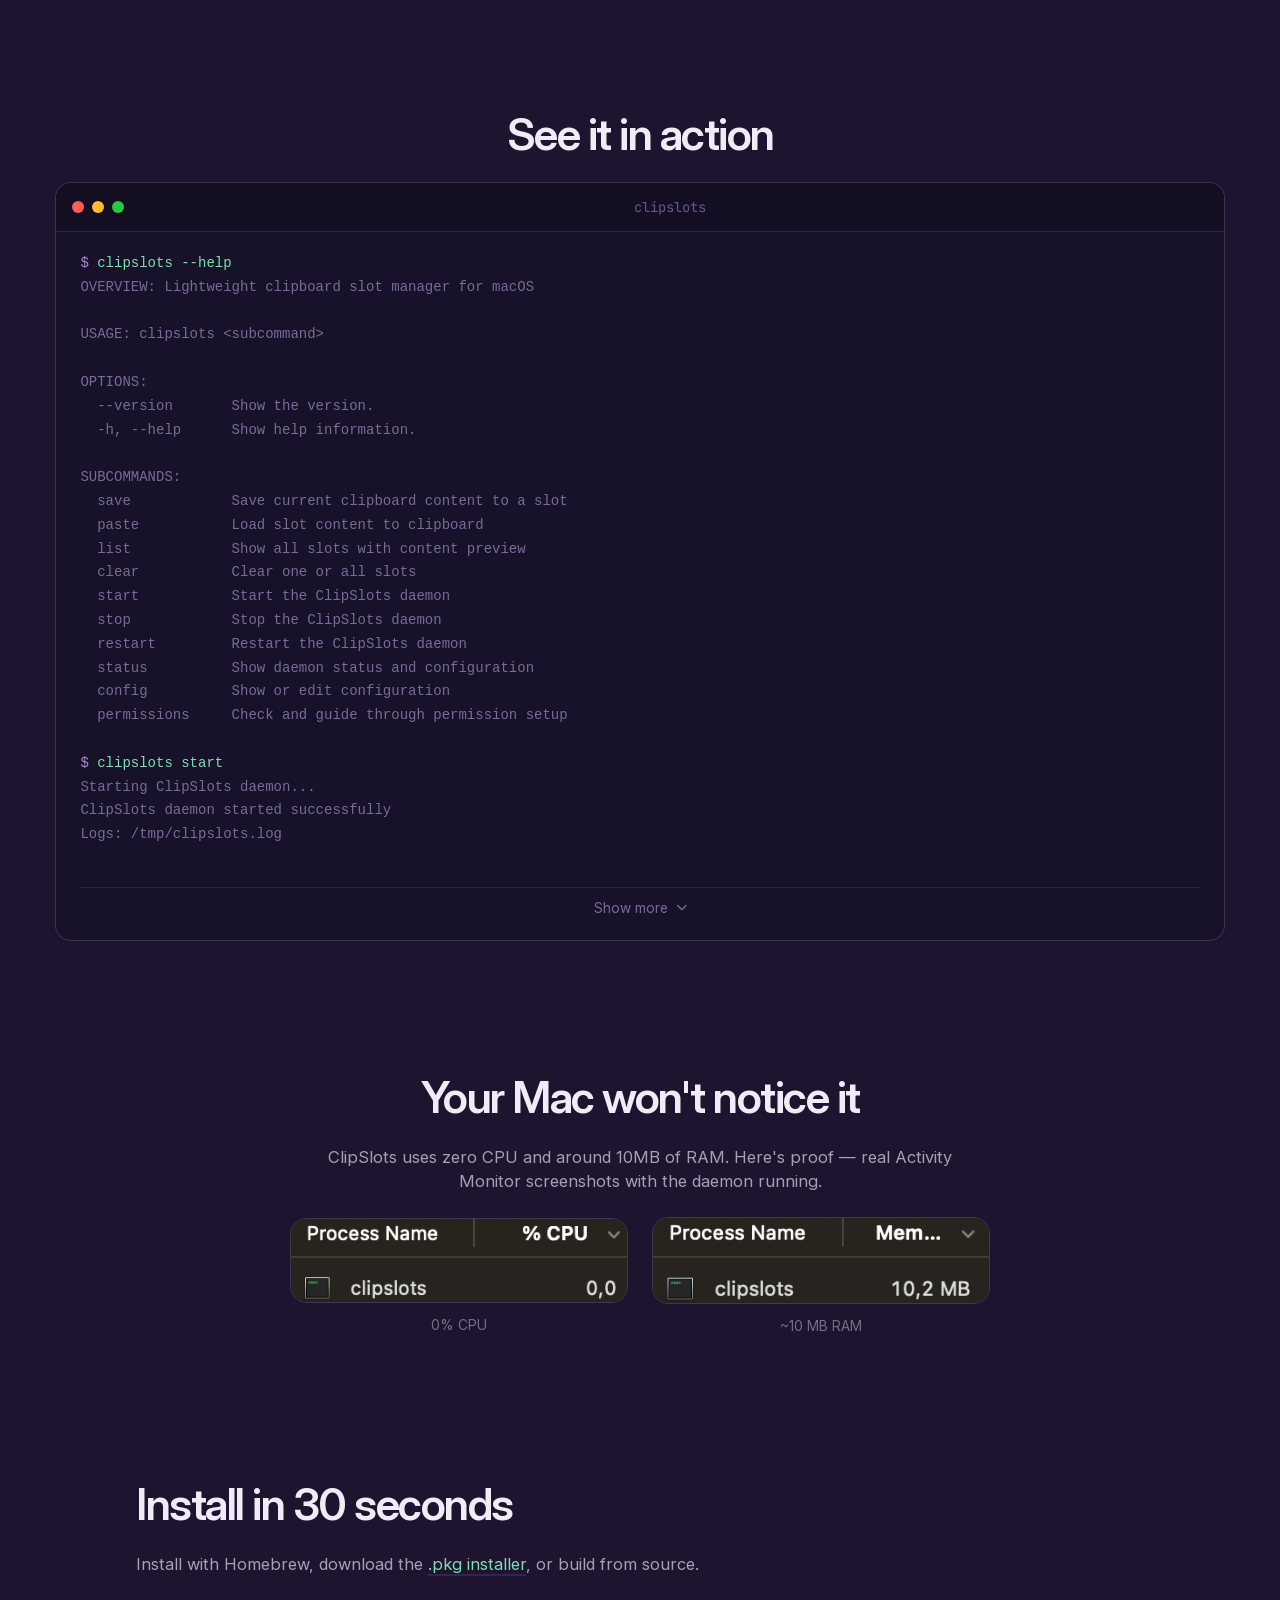
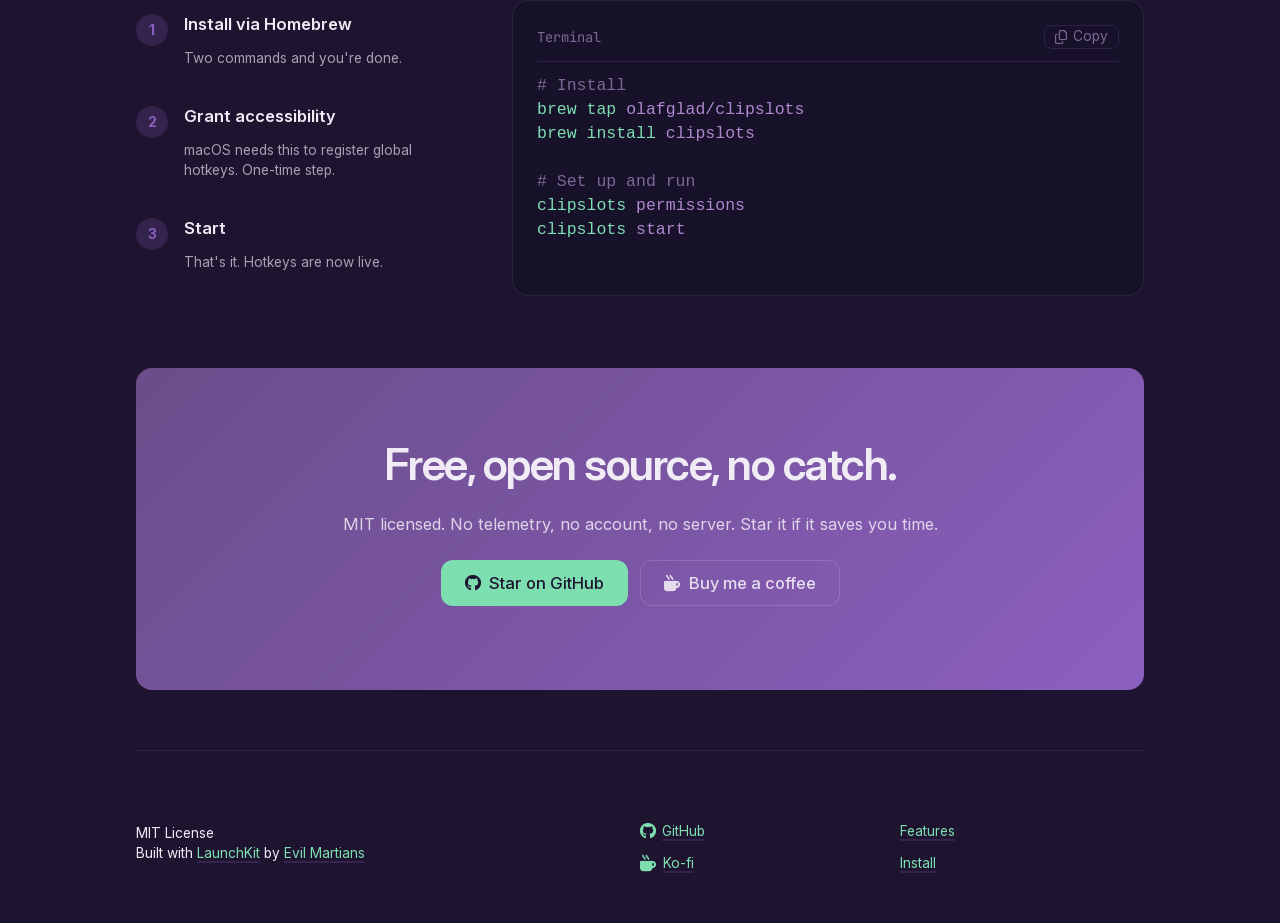
==== commit 0a2f52bc: "homebrew tap setup" ====
--- a/docs/index.html
+++ b/docs/index.html
@@ -119,7 +119,7 @@
               href="https://github.com/olafglad/clipSlots"
               class="eyebrow"
               target="_blank"
-              >v1.0 — Coming soon</a
+              >v1.0 — Now availablea
             >
             <h1 class="balanced">Stop losing what you just copied</h1>
             <p class="paragraph m secondary balanced">
@@ -129,7 +129,7 @@
             </p>
             <div class="button-group margin-paragraph centered">
               <a
-                href="https://github.com/olafglad/clipSlots/releases/latest/download/ClipSlots-1.0.0.pkg"
+                href="https://github.com/olafglad/clipSlots/releases/download/v1.0.0/ClipSlots-1.0.0.pkg"
                 class="button primary"
               >
                 <div class="fa-solid fa-download icon m"></div>
@@ -358,12 +358,13 @@
           <div class="heading">
             <h2 class="no-top-margin">Install in 30 seconds</h2>
             <p class="paragraph m secondary">
+              Install with Homebrew, download the
               <a
                 href="https://github.com/olafglad/clipSlots/releases/latest"
                 target="_blank"
                 class="color-teal"
-                >Download the .pkg installer</a
-              > or build from source below.
+                >.pkg installer</a
+              >, or build from source.
             </p>
           </div>
           <div class="grid columns-1/2-1 gap-xl">
@@ -372,10 +373,10 @@
                 <div class="step-number">1</div>
                 <div>
                   <p class="paragraph m bold no-top-margin">
-                    Build from source
+                    Install via Homebrew
                   </p>
                   <p class="paragraph s secondary">
-                    Clone, build, done. Homebrew tap coming soon.
+                    Two commands and you're done.
                   </p>
                 </div>
               </div>
@@ -405,11 +406,8 @@
                 <span class="code-block-label">Terminal</span>
                 <button
                   class="copy-button"
-                  data-copy="git clone https://github.com/olafglad/clipSlots.git
-cd clipSlots
-swift build -c release
-sudo mkdir -p /usr/local/bin
-sudo cp .build/release/clipslots /usr/local/bin/
+                  data-copy="brew tap olafglad/clipslots
+brew install clipslots
 clipslots permissions
 clipslots start"
                   aria-label="Copy to clipboard"
@@ -420,12 +418,9 @@
               </div>
               <pre
                 style="margin: 0; color: #c9bfd9"
-              ><code><span class="line"><span style="color:#7B6A96"># Clone and build</span></span>
-<span class="line"><span style="color:#7DDFB0">git clone</span> <span style="color:#B088D0">https://github.com/olafglad/clipSlots.git</span></span>
-<span class="line"><span style="color:#7DDFB0">cd</span> <span style="color:#B088D0">clipSlots</span></span>
-<span class="line"><span style="color:#7DDFB0">swift build</span> <span style="color:#B088D0">-c release</span></span>
-<span class="line"><span style="color:#7DDFB0">sudo mkdir -p</span> <span style="color:#B088D0">/usr/local/bin</span></span>
-<span class="line"><span style="color:#7DDFB0">sudo cp</span> <span style="color:#B088D0">.build/release/clipslots /usr/local/bin/</span></span>
+              ><code><span class="line"><span style="color:#7B6A96"># Install</span></span>
+<span class="line"><span style="color:#7DDFB0">brew tap</span> <span style="color:#B088D0">olafglad/clipslots</span></span>
+<span class="line"><span style="color:#7DDFB0">brew install</span> <span style="color:#B088D0">clipslots</span></span>
 <span class="line"></span>
 <span class="line"><span style="color:#7B6A96"># Set up and run</span></span>
 <span class="line"><span style="color:#7DDFB0">clipslots</span> <span style="color:#B088D0">permissions</span></span>
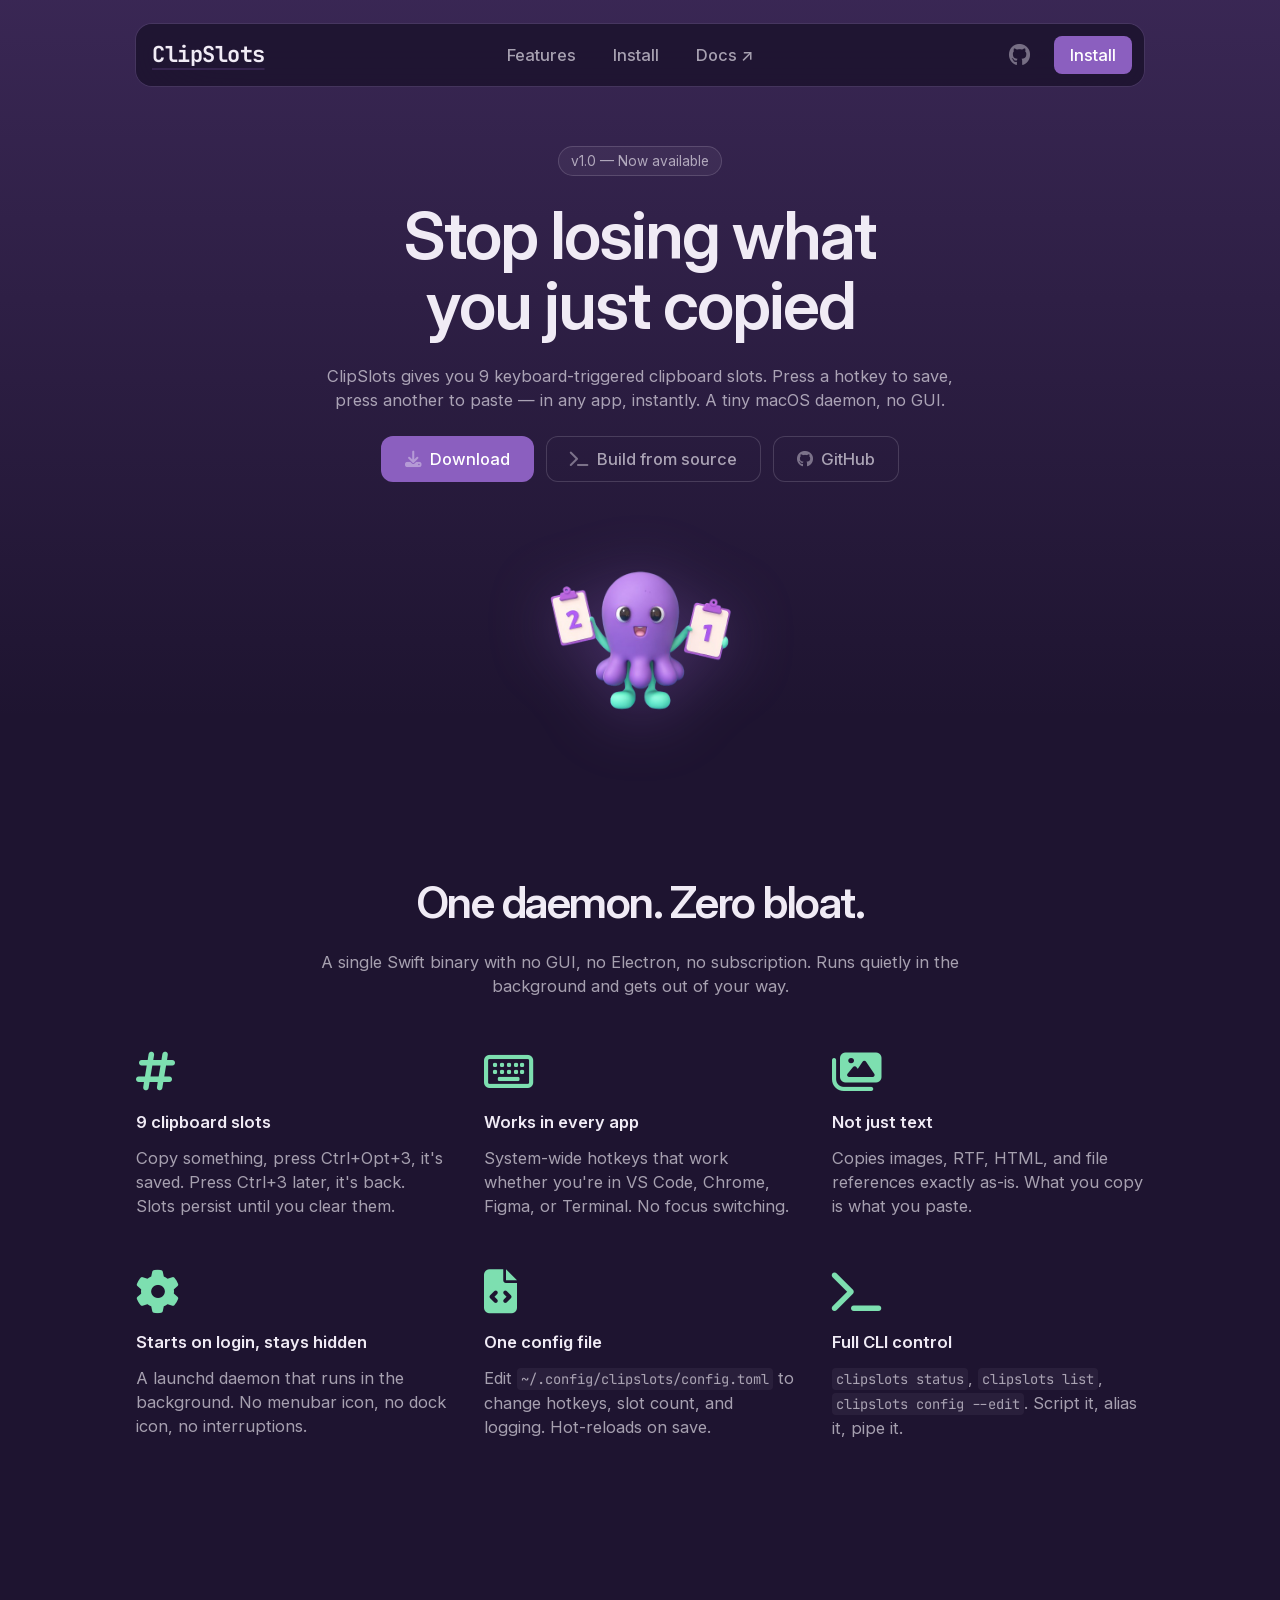
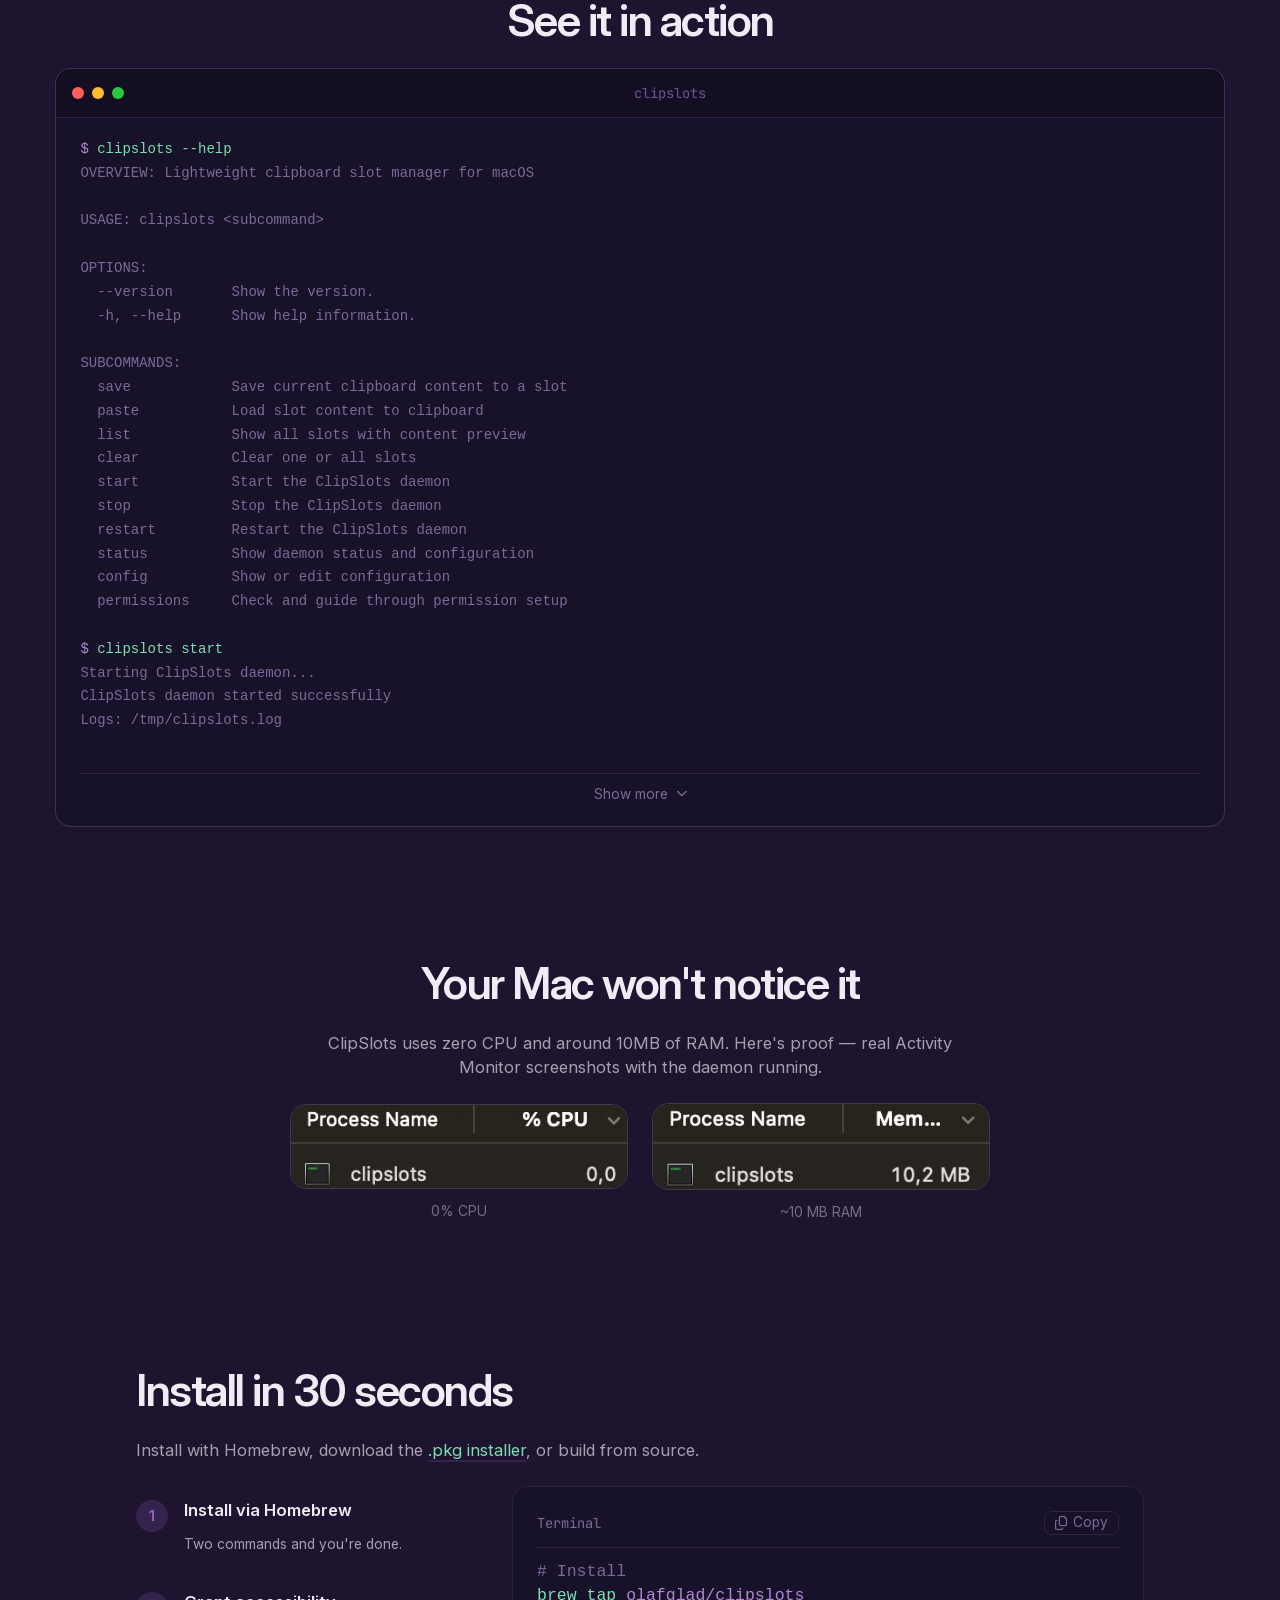
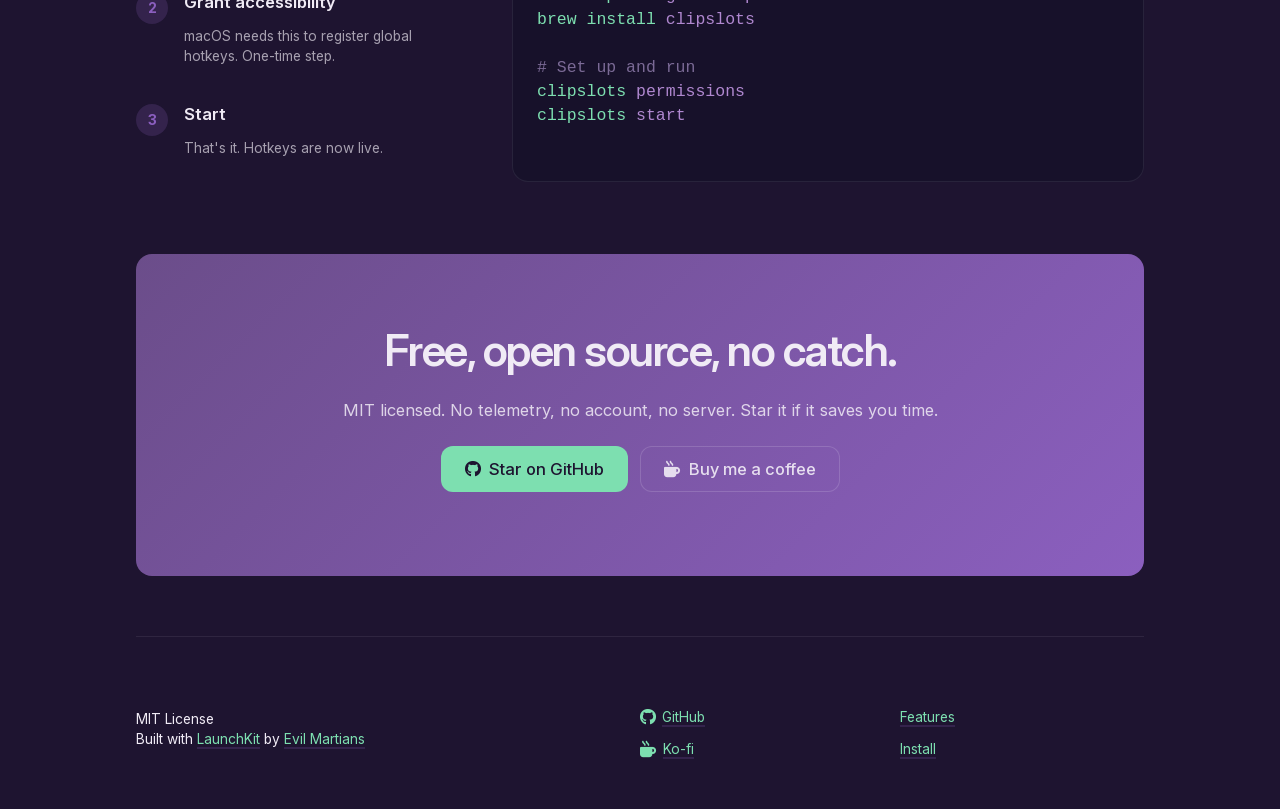
==== commit aa976411: "fix button" ====
--- a/docs/index.html
+++ b/docs/index.html
@@ -115,12 +115,7 @@
         <!-- Hero -->
         <section>
           <div class="heading hero centered">
-            <a
-              href="https://github.com/olafglad/clipSlots"
-              class="eyebrow"
-              target="_blank"
-              >v1.0 — Now availablea
-            >
+            <span class="eyebrow">v1.0 — Now available</span>
             <h1 class="balanced">Stop losing what you just copied</h1>
             <p class="paragraph m secondary balanced">
               ClipSlots gives you 9 keyboard-triggered clipboard slots. Press a
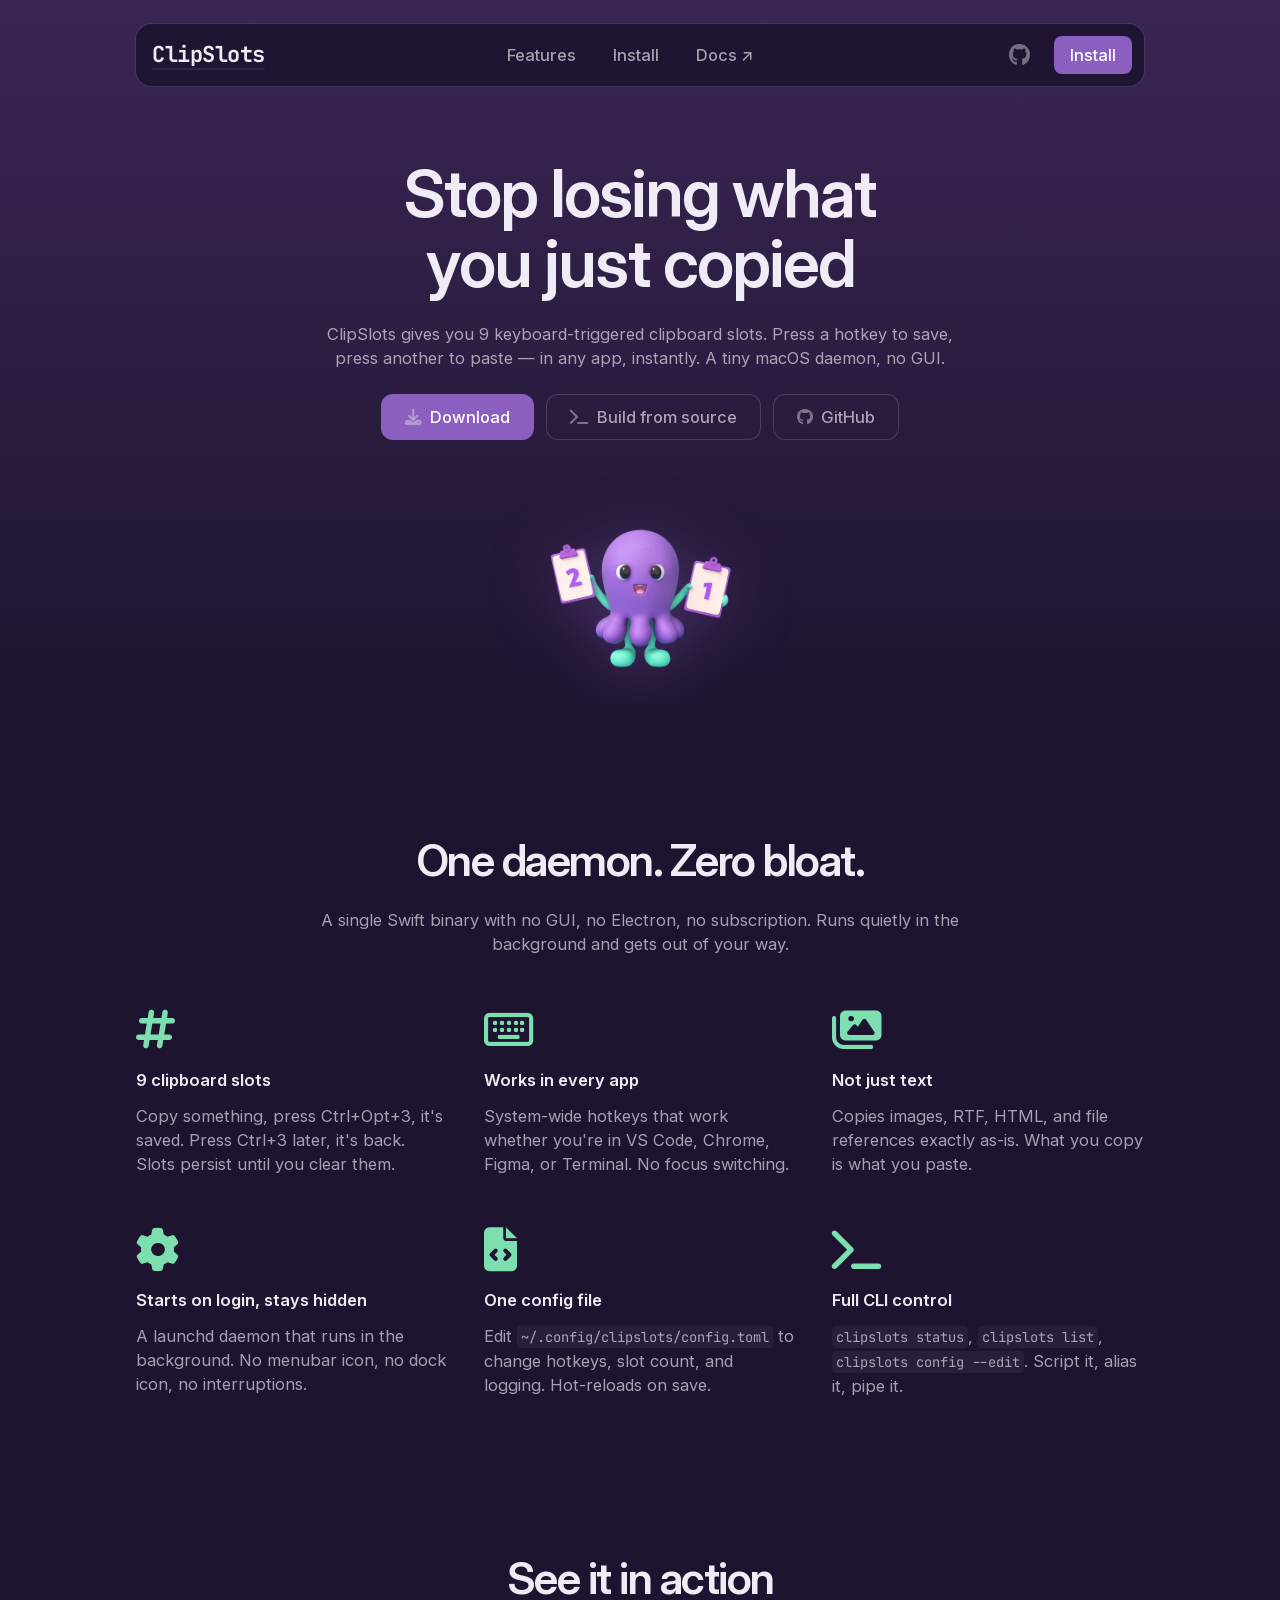
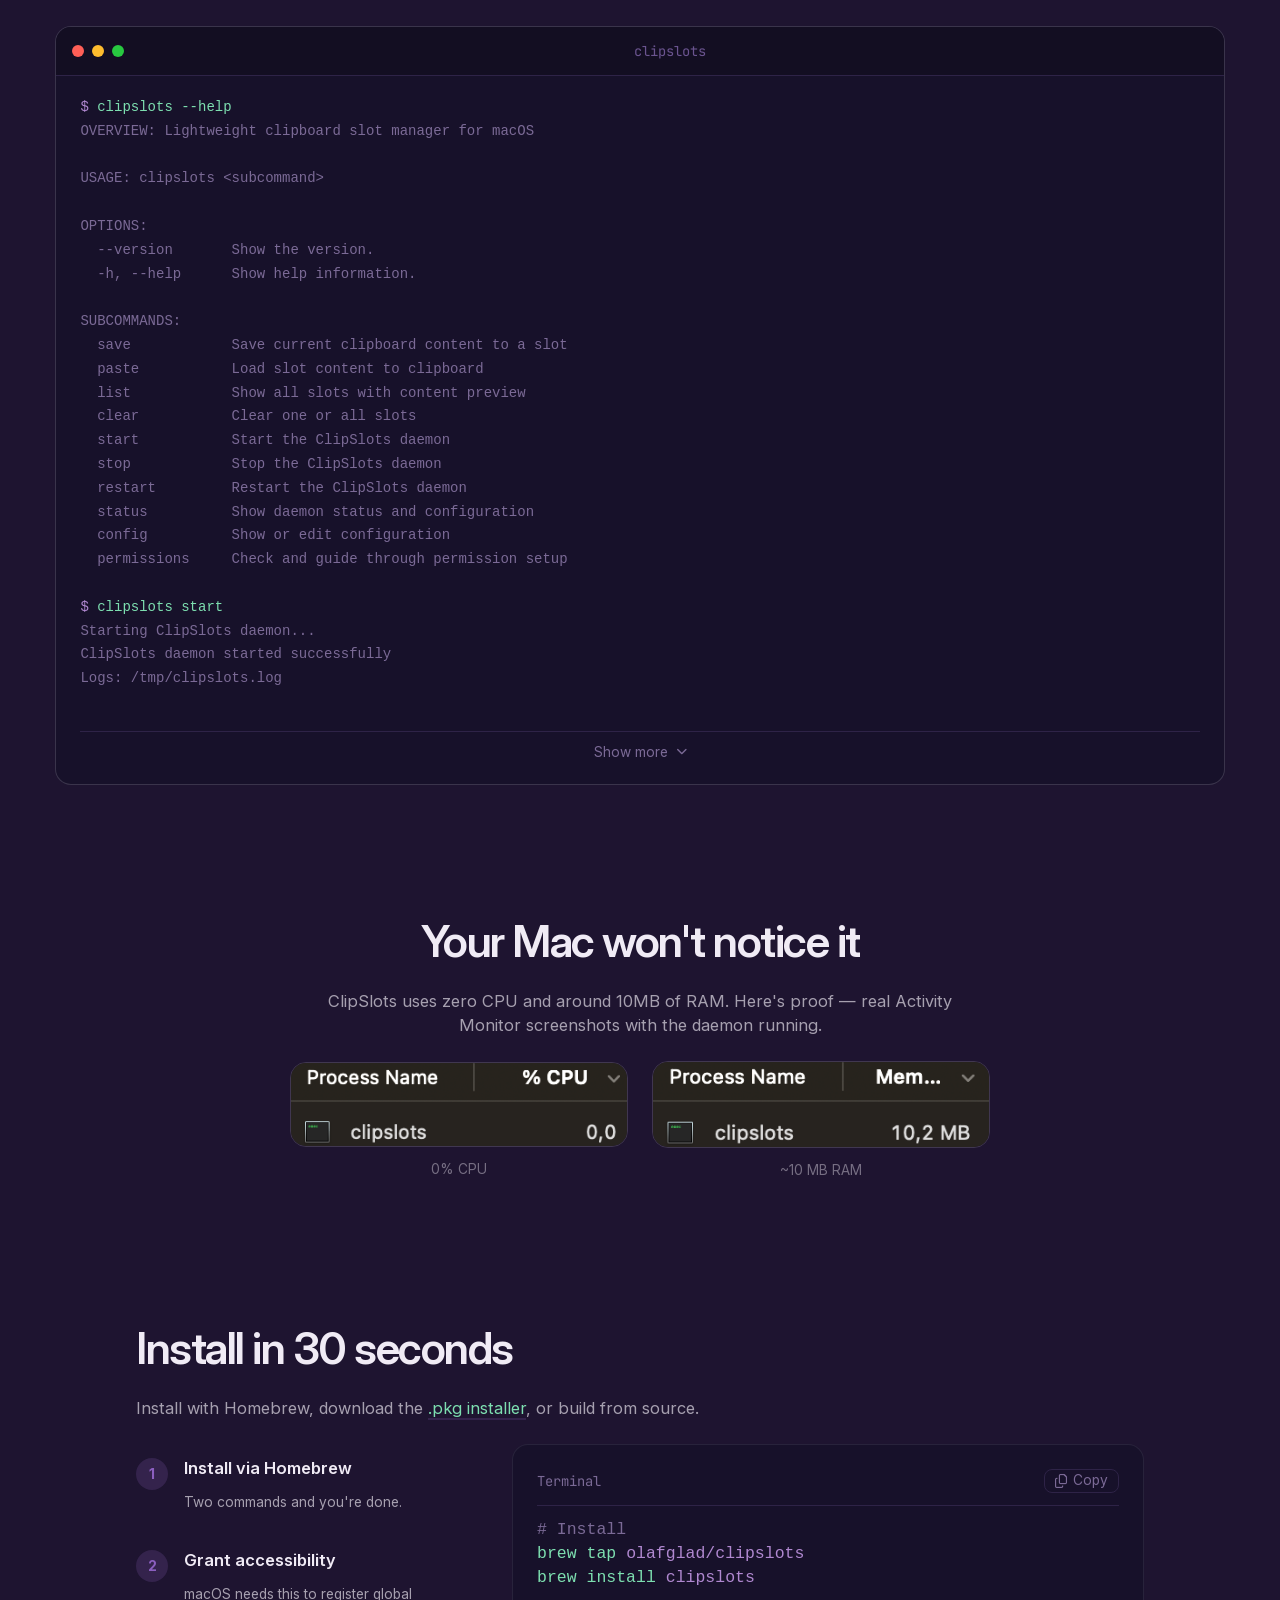
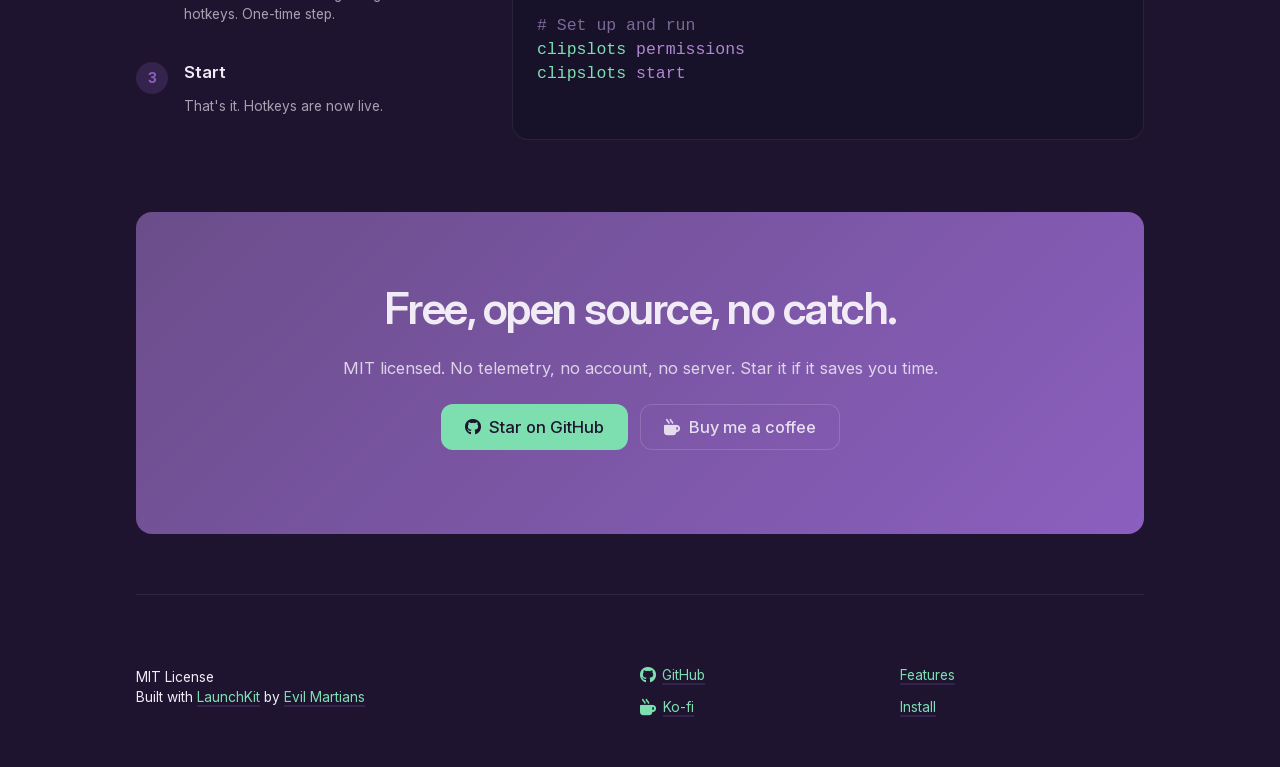
==== commit b35cfef4: "remove version" ====
--- a/docs/index.html
+++ b/docs/index.html
@@ -21,7 +21,10 @@
       property="og:description"
       content="9 keyboard-triggered clipboard slots for macOS. Press a hotkey to save, press another to paste — in any app, instantly."
     />
-    <meta property="og:image" content="https://clipslots.dev/images/og-image.png" />
+    <meta
+      property="og:image"
+      content="https://clipslots.dev/images/og-image.png"
+    />
     <meta property="og:image:width" content="1200" />
     <meta property="og:image:height" content="630" />
     <meta property="og:url" content="https://clipslots.dev" />
@@ -31,7 +34,10 @@
       name="twitter:description"
       content="9 keyboard-triggered clipboard slots for macOS. Press a hotkey to save, press another to paste — in any app, instantly."
     />
-    <meta name="twitter:image" content="https://clipslots.dev/images/og-image.png" />
+    <meta
+      name="twitter:image"
+      content="https://clipslots.dev/images/og-image.png"
+    />
 
     <!-- Favicon and icons -->
     <link rel="icon" href="images/favicon/favicon.ico" sizes="48x48" />
@@ -64,13 +70,18 @@
     <link href="css/tablet.css" rel="stylesheet" type="text/css" />
     <link href="css/mobile.css" rel="stylesheet" type="text/css" />
     <script src="js/main.js" type="text/javascript" defer></script>
+    <script
+      data-goatcounter="https://clipslots.goatcounter.com/count"
+      async
+      src="//gc.zgo.at/count.js"
+    ></script>
   </head>
 
   <body>
     <div class="background-gradient"></div>
     <div class="page-container">
       <header class="nav-container">
-        <a href="index.html" class="nav-brand">
+        <a href="" class="nav-brand">
           <span class="brand-text">ClipSlots</span>
         </a>
         <nav role="navigation" class="nav-menu" data-navigation>
@@ -115,7 +126,6 @@
         <!-- Hero -->
         <section>
           <div class="heading hero centered">
-            <span class="eyebrow">v1.0 — Now available</span>
             <h1 class="balanced">Stop losing what you just copied</h1>
             <p class="paragraph m secondary balanced">
               ClipSlots gives you 9 keyboard-triggered clipboard slots. Press a
@@ -463,11 +473,17 @@
             <p class="paragraph s">
               MIT License<br />
               Built with
-              <a href="https://launchkit.evilmartians.io" target="_blank" class="color-teal"
+              <a
+                href="https://launchkit.evilmartians.io"
+                target="_blank"
+                class="color-teal"
                 >LaunchKit</a
               >
               by
-              <a href="https://evilmartians.com" target="_blank" class="color-teal"
+              <a
+                href="https://evilmartians.com"
+                target="_blank"
+                class="color-teal"
                 >Evil Martians</a
               >
             </p>
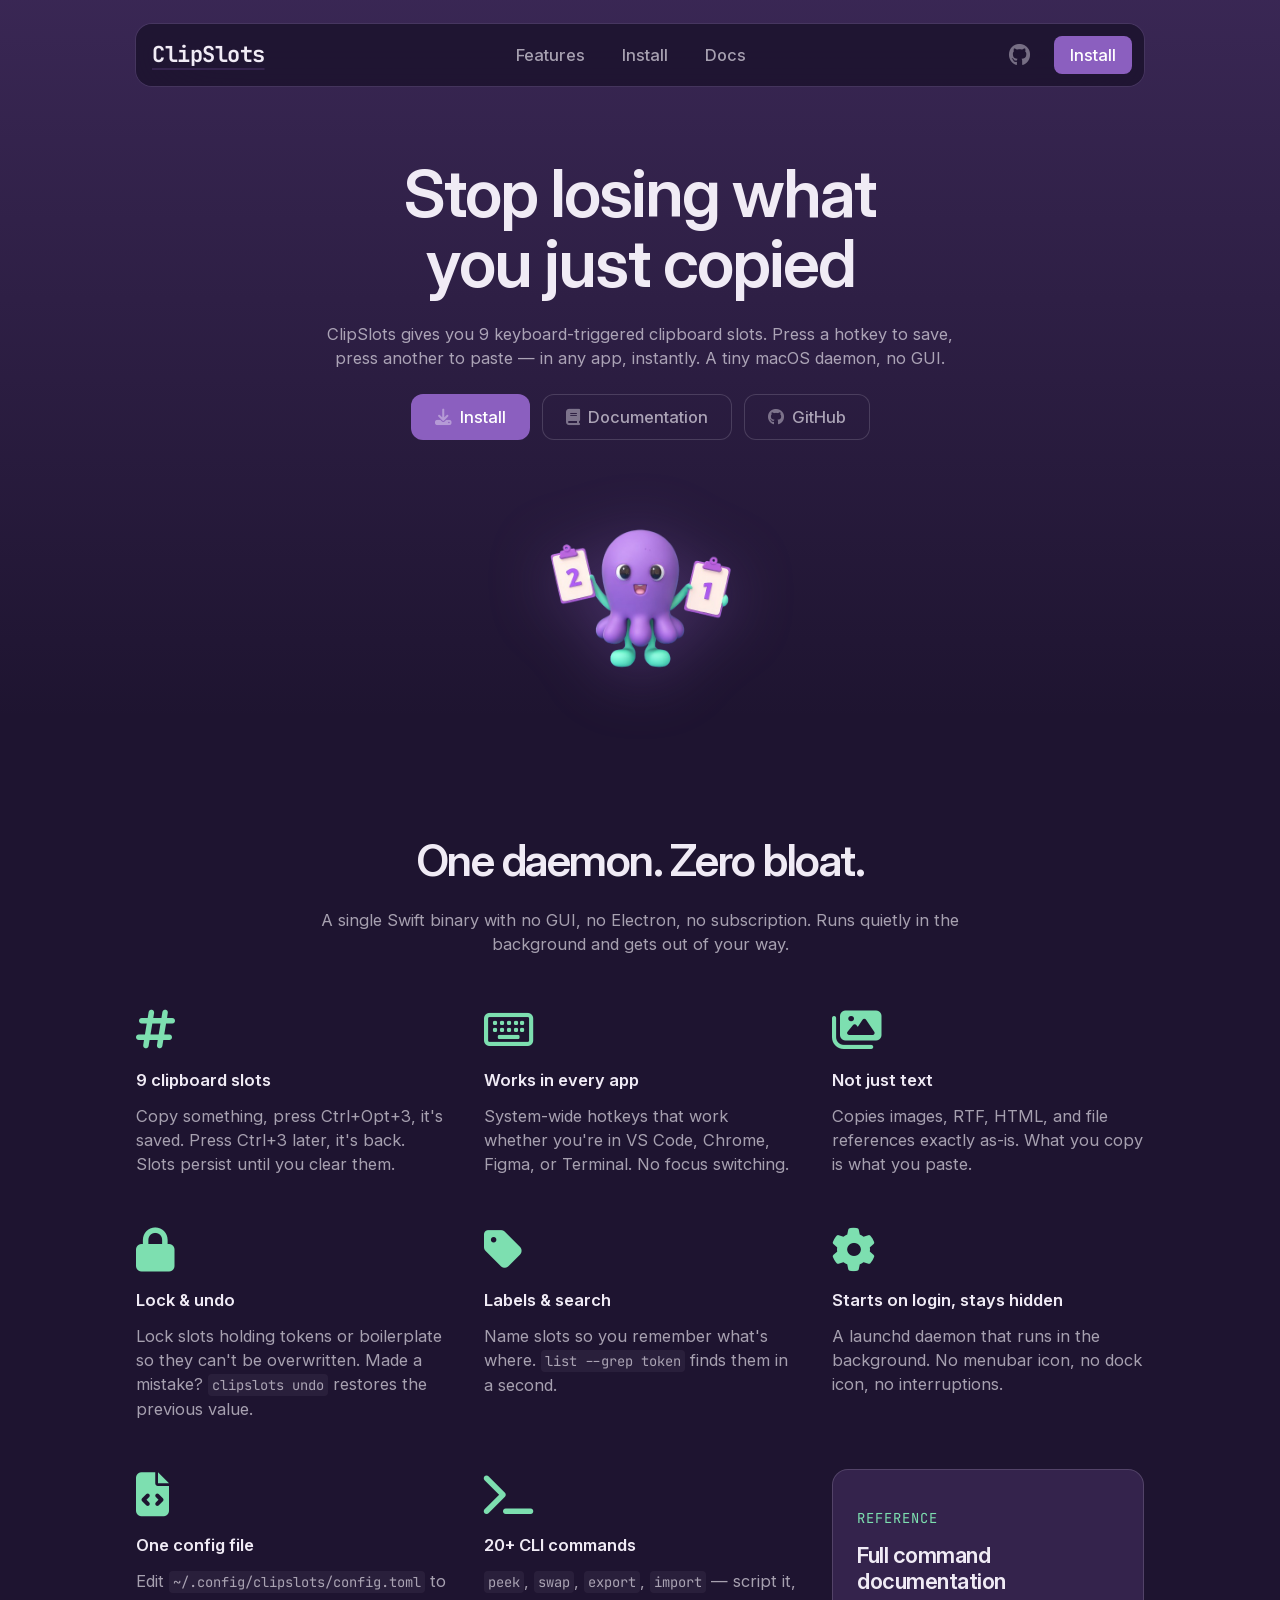
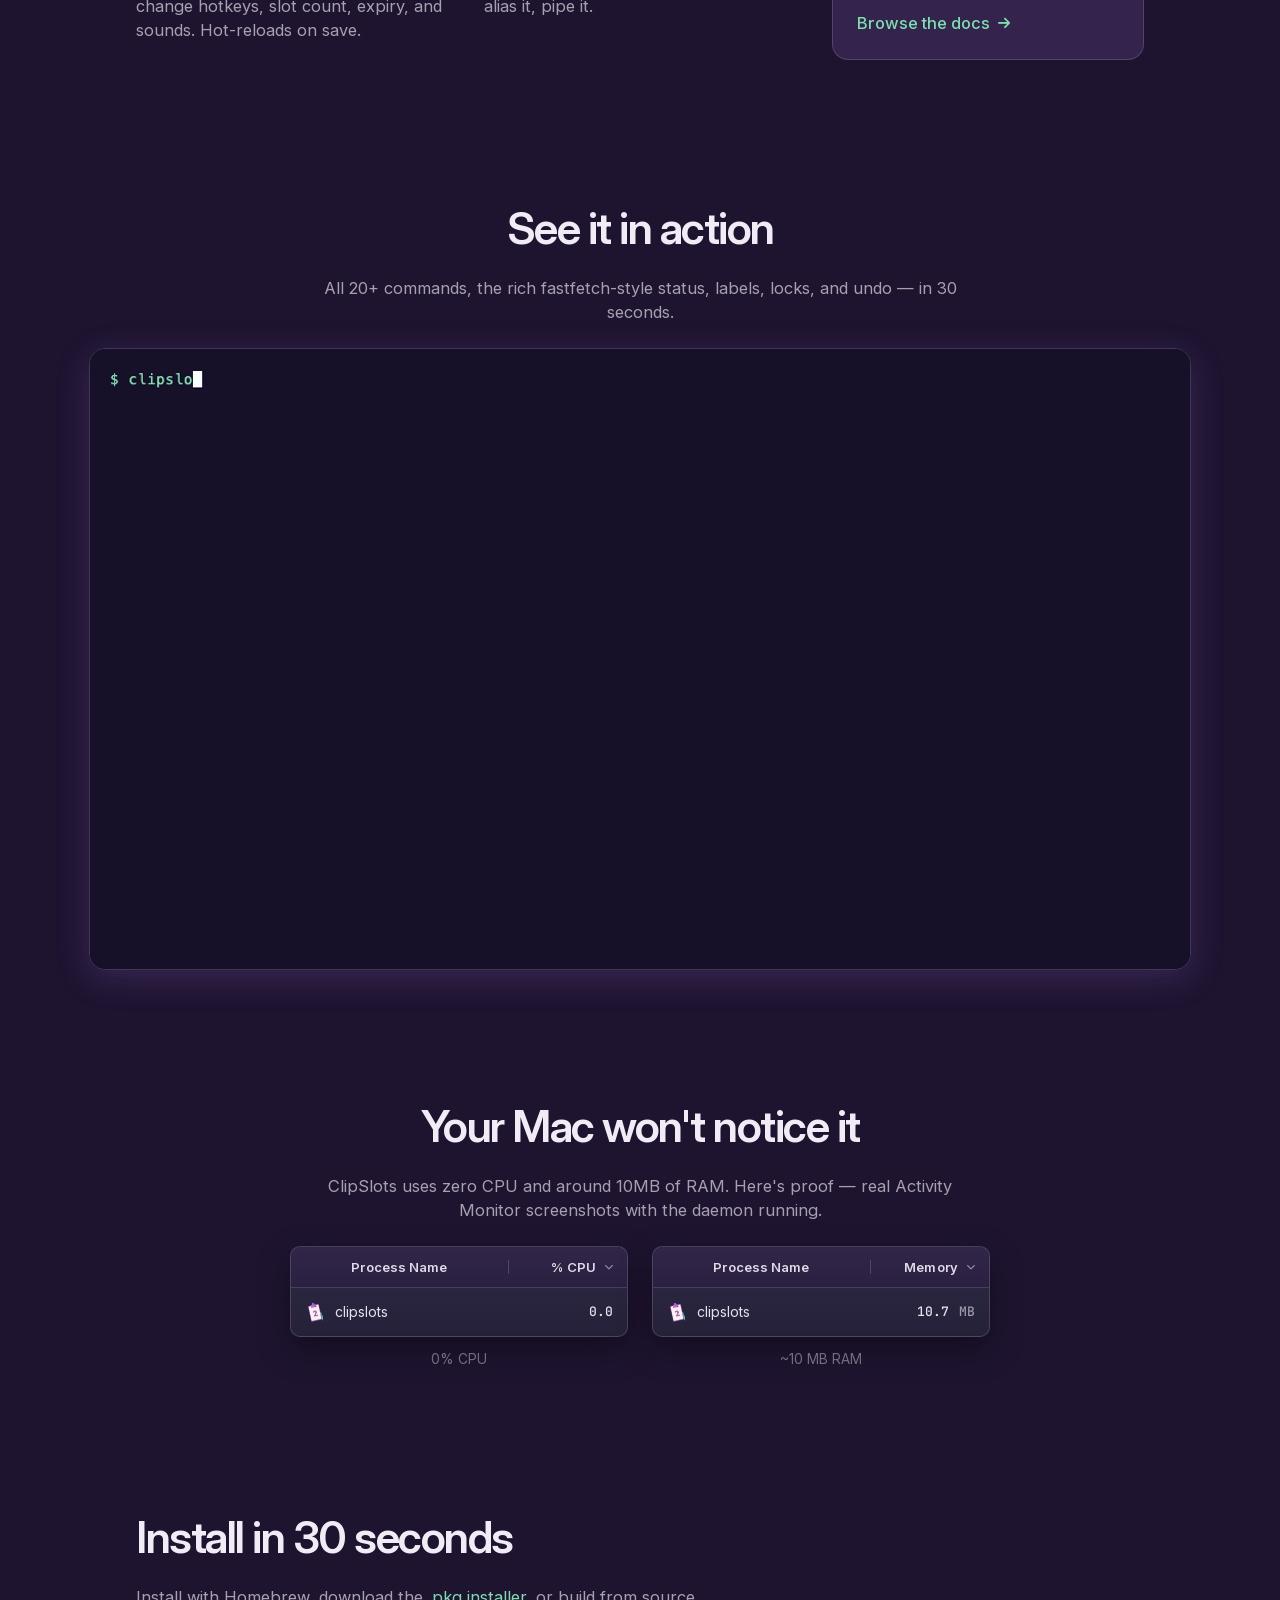
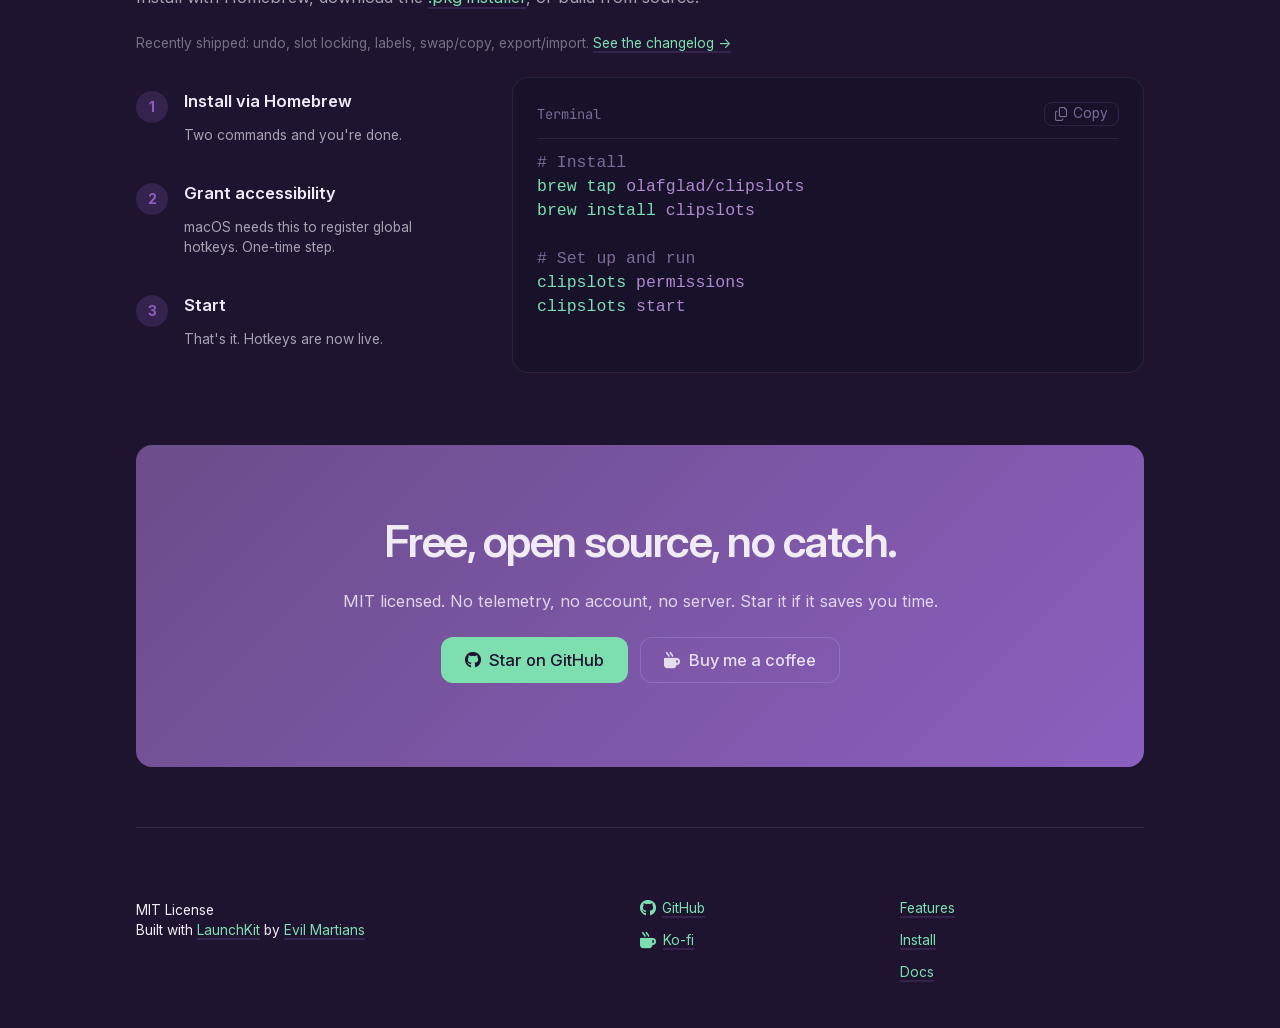
==== commit 7c816e99: "feat(install): homebrew automation, one-click .pkg, permissions UX, docs refresh (v1.14.0) - release" ====
--- a/docs/index.html
+++ b/docs/index.html
@@ -87,12 +87,7 @@
         <nav role="navigation" class="nav-menu" data-navigation>
           <a href="#features" class="nav-link">Features</a>
           <a href="#install" class="nav-link">Install</a>
-          <a
-            href="https://github.com/olafglad/clipSlots"
-            class="nav-link"
-            target="_blank"
-            >Docs ↗</a
-          >
+          <a href="docs/" class="nav-link">Docs</a>
           <div class="button-group stacked margin-top-l mobile-only">
             <a
               href="https://github.com/olafglad/clipSlots"
@@ -133,16 +128,13 @@
               instantly. A tiny macOS daemon, no GUI.
             </p>
             <div class="button-group margin-paragraph centered">
-              <a
-                href="https://github.com/olafglad/clipSlots/releases/download/v1.0.0/ClipSlots-1.0.0.pkg"
-                class="button primary"
-              >
+              <a href="#install" class="button primary">
                 <div class="fa-solid fa-download icon m"></div>
-                Download
-              </a>
-              <a href="#install" class="button tertiary">
-                <div class="fa-solid fa-terminal icon m"></div>
-                Build from source
+                Install
+              </a>
+              <a href="docs/" class="button tertiary">
+                <div class="fa-solid fa-book icon m"></div>
+                Documentation
               </a>
               <a
                 href="https://github.com/olafglad/clipSlots"
@@ -206,6 +198,29 @@
               </div>
             </div>
             <div class="card-with-icon horizontal">
+              <div class="fa-solid fa-lock icon xl color-teal"></div>
+              <div class="feature-heading">
+                <p class="paragraph m bold">Lock &amp; undo</p>
+                <p class="paragraph m secondary">
+                  Lock slots holding tokens or boilerplate so they can't be
+                  overwritten. Made a mistake?
+                  <span class="inline-code">clipslots undo</span> restores
+                  the previous value.
+                </p>
+              </div>
+            </div>
+            <div class="card-with-icon horizontal">
+              <div class="fa-solid fa-tag icon xl color-teal"></div>
+              <div class="feature-heading">
+                <p class="paragraph m bold">Labels &amp; search</p>
+                <p class="paragraph m secondary">
+                  Name slots so you remember what's where.
+                  <span class="inline-code">list --grep token</span> finds them
+                  in a second.
+                </p>
+              </div>
+            </div>
+            <div class="card-with-icon horizontal">
               <div class="fa-solid fa-gear icon xl color-teal"></div>
               <div class="feature-heading">
                 <p class="paragraph m bold">Starts on login, stays hidden</p>
@@ -224,23 +239,34 @@
                   <span class="inline-code"
                     >~/.config/clipslots/config.toml</span
                   >
-                  to change hotkeys, slot count, and logging. Hot-reloads on
-                  save.
+                  to change hotkeys, slot count, expiry, and sounds.
+                  Hot-reloads on save.
                 </p>
               </div>
             </div>
             <div class="card-with-icon horizontal">
               <div class="fa-solid fa-terminal icon xl color-teal"></div>
               <div class="feature-heading">
-                <p class="paragraph m bold">Full CLI control</p>
-                <p class="paragraph m secondary">
-                  <span class="inline-code">clipslots status</span>,
-                  <span class="inline-code">clipslots list</span>,
-                  <span class="inline-code">clipslots config --edit</span>.
-                  Script it, alias it, pipe it.
-                </p>
-              </div>
-            </div>
+                <p class="paragraph m bold">20+ CLI commands</p>
+                <p class="paragraph m secondary">
+                  <span class="inline-code">peek</span>,
+                  <span class="inline-code">swap</span>,
+                  <span class="inline-code">export</span>,
+                  <span class="inline-code">import</span> — script it, alias
+                  it, pipe it.
+                </p>
+              </div>
+            </div>
+            <a class="card-with-icon reference-tile" href="docs/">
+              <div>
+                <p class="reference-tile-label">Reference</p>
+                <p class="reference-tile-title">Full command documentation</p>
+              </div>
+              <span class="reference-tile-arrow">
+                Browse the docs
+                <span class="fa-solid fa-arrow-right icon s"></span>
+              </span>
+            </a>
           </div>
         </section>
 
@@ -248,86 +274,17 @@
         <section>
           <div class="heading centered">
             <h2 class="no-top-margin">See it in action</h2>
-          </div>
-          <div class="image-wide">
-            <div class="terminal-demo">
-              <div class="terminal-bar">
-                <span class="terminal-dot red"></span>
-                <span class="terminal-dot yellow"></span>
-                <span class="terminal-dot green"></span>
-                <span class="terminal-title">clipslots</span>
-              </div>
-              <div class="terminal-body">
-                <pre><span class="terminal-prompt">$</span> <span class="terminal-cmd">clipslots --help</span>
-<span class="terminal-output">OVERVIEW: Lightweight clipboard slot manager for macOS
-
-USAGE: clipslots &lt;subcommand&gt;
-
-OPTIONS:
-  --version       Show the version.
-  -h, --help      Show help information.
-
-SUBCOMMANDS:
-  save            Save current clipboard content to a slot
-  paste           Load slot content to clipboard
-  list            Show all slots with content preview
-  clear           Clear one or all slots
-  start           Start the ClipSlots daemon
-  stop            Stop the ClipSlots daemon
-  restart         Restart the ClipSlots daemon
-  status          Show daemon status and configuration
-  config          Show or edit configuration
-  permissions     Check and guide through permission setup</span>
-
-<span class="terminal-prompt">$</span> <span class="terminal-cmd">clipslots start</span>
-<span class="terminal-output">Starting ClipSlots daemon...
-ClipSlots daemon started successfully
-Logs: /tmp/clipslots.log</span></pre>
-                <br />
-                <div class="terminal-collapsed" data-terminal-collapsed>
-                  <pre>
-<span class="terminal-prompt">$</span> <span class="terminal-cmd">clipslots status</span>
-<span class="terminal-output">ClipSlots Status
-────────────────
-Daemon:      Running (PID: 48291)
-Accessible:  Yes
-Pasteboard:  Allowed
-Slots:       5
-Logging:     on (change in 'clipslots config --edit')
-
-Keybinds:
-  Save:      ctrl+option+{n}
-  Paste:     ctrl+{n}</span>
-
-<span class="terminal-prompt">$</span> <span class="terminal-cmd">clipslots list</span>
-<span class="terminal-output">Slot 1: Text (42 chars)
-Slot 2: Text (128 chars)
-Slot 3: Image (PNG)
-Slot 4: (empty)
-Slot 5: (empty)</span>
-
-<span class="terminal-prompt">$</span> <span class="terminal-cmd">clipslots config</span>
-<span class="terminal-output">ClipSlots Configuration
-───────────────────────
-Config file: ~/.config/clipslots/config.toml
-
-Slots:       5
-Logging:     on
-
-Keybinds:
-  Save:      ctrl+option+{n}
-  Paste:     ctrl+{n}
-
-Run 'clipslots config --edit' to open in editor.</span></pre>
-                </div>
-                <button class="terminal-toggle" data-terminal-toggle>
-                  <span class="terminal-toggle-label">Show more</span>
-                  <span
-                    class="fa-solid fa-chevron-down terminal-toggle-icon"
-                  ></span>
-                </button>
-              </div>
-            </div>
+            <p class="paragraph m secondary">
+              All 20+ commands, the rich fastfetch-style status, labels,
+              locks, and undo — in 30 seconds.
+            </p>
+          </div>
+          <div class="image-wide demo-gif-wrap">
+            <img
+              src="images/demo.gif"
+              alt="ClipSlots terminal demo — clipslots help, status, list, lock, undo"
+              class="demo-gif"
+            />
           </div>
         </section>
 
@@ -342,17 +299,61 @@
           </div>
           <div class="resource-proof-grid">
             <div class="resource-proof">
-              <img
-                src="images/monitor-cpu.png"
-                alt="Activity Monitor showing clipslots using 0.0% CPU"
-              />
+              <div
+                class="monitor-card"
+                role="img"
+                aria-label="Activity Monitor showing clipslots using 0.0 percent CPU"
+              >
+                <div class="monitor-header">
+                  <span class="monitor-col-name">Process Name</span>
+                  <span class="monitor-divider"></span>
+                  <span class="monitor-col-value">
+                    % CPU
+                    <span class="fa-solid fa-chevron-down monitor-chevron" aria-hidden="true"></span>
+                  </span>
+                </div>
+                <div class="monitor-row">
+                  <span class="monitor-process">
+                    <img
+                      src="images/clipboard-favicon.png"
+                      alt=""
+                      class="monitor-app-icon"
+                      aria-hidden="true"
+                    />
+                    clipslots
+                  </span>
+                  <span class="monitor-value">0.0</span>
+                </div>
+              </div>
               <p class="resource-caption paragraph s tertiary">0% CPU</p>
             </div>
             <div class="resource-proof">
-              <img
-                src="images/monitor-ram.png"
-                alt="Activity Monitor showing clipslots using 10.3 MB RAM"
-              />
+              <div
+                class="monitor-card"
+                role="img"
+                aria-label="Activity Monitor showing clipslots using 10.7 MB of memory"
+              >
+                <div class="monitor-header">
+                  <span class="monitor-col-name">Process Name</span>
+                  <span class="monitor-divider"></span>
+                  <span class="monitor-col-value">
+                    Memory
+                    <span class="fa-solid fa-chevron-down monitor-chevron" aria-hidden="true"></span>
+                  </span>
+                </div>
+                <div class="monitor-row">
+                  <span class="monitor-process">
+                    <img
+                      src="images/clipboard-favicon.png"
+                      alt=""
+                      class="monitor-app-icon"
+                      aria-hidden="true"
+                    />
+                    clipslots
+                  </span>
+                  <span class="monitor-value">10.7<span class="monitor-unit">&nbsp;MB</span></span>
+                </div>
+              </div>
               <p class="resource-caption paragraph s tertiary">~10 MB RAM</p>
             </div>
           </div>
@@ -365,11 +366,20 @@
             <p class="paragraph m secondary">
               Install with Homebrew, download the
               <a
-                href="https://github.com/olafglad/clipSlots/releases/latest"
-                target="_blank"
+                href="https://github.com/olafglad/clipSlots/releases/latest/download/ClipSlots.pkg"
                 class="color-teal"
                 >.pkg installer</a
               >, or build from source.
+            </p>
+            <p class="paragraph s tertiary">
+              Recently shipped: undo, slot locking, labels, swap/copy,
+              export/import.
+              <a
+                href="https://github.com/olafglad/clipSlots/releases"
+                target="_blank"
+                class="color-teal"
+                >See the changelog →</a
+              >
             </p>
           </div>
           <div class="grid columns-1/2-1 gap-xl">
@@ -512,6 +522,7 @@
             <div class="link-list">
               <a href="#features" class="ui s color-teal">Features</a>
               <a href="#install" class="ui s color-teal">Install</a>
+              <a href="docs/" class="ui s color-teal">Docs</a>
             </div>
           </div>
         </div>
--- a/docs/css/index.css
+++ b/docs/css/index.css
@@ -689,6 +689,89 @@
   display: grid;
 }
 
+@media (max-width: 900px) {
+  .cards-with-icons-container {
+    grid-template-columns: 1fr 1fr;
+  }
+}
+
+@media (max-width: 560px) {
+  .cards-with-icons-container {
+    grid-template-columns: 1fr;
+  }
+}
+
+/* 9th tile — "Full command reference" as a distinct end-cap. */
+.card-with-icon.reference-tile {
+  background-color: var(--color-accent-b);
+  border: 1px solid var(--color-border-level-3);
+  border-radius: var(--radius-l);
+  padding: 24px;
+  text-decoration: none;
+  color: inherit;
+  display: flex;
+  flex-direction: column;
+  justify-content: space-between;
+  min-height: 180px;
+  transition: background-color 0.18s ease, transform 0.18s ease, border-color 0.18s ease;
+}
+
+.card-with-icon.reference-tile:hover {
+  background-color: var(--color-accent-b-hover);
+  border-color: var(--color-teal, #7DDFB0);
+  transform: translateY(-2px);
+}
+
+.reference-tile-label {
+  font-family: var(--font-mono);
+  font-size: var(--font-size-s);
+  text-transform: uppercase;
+  letter-spacing: 1px;
+  color: var(--color-teal, #7DDFB0);
+}
+
+.reference-tile-title {
+  font-size: var(--font-size-l);
+  font-weight: 600;
+  color: var(--color-text-primary);
+  letter-spacing: -0.5px;
+  line-height: 1.2;
+  margin: 12px 0 0;
+}
+
+.reference-tile-arrow {
+  display: inline-flex;
+  align-items: center;
+  gap: 8px;
+  color: var(--color-teal, #7DDFB0);
+  font-size: var(--font-size-m);
+  font-weight: 500;
+  margin-top: 16px;
+  transition: gap 0.18s ease;
+}
+
+.card-with-icon.reference-tile:hover .reference-tile-arrow {
+  gap: 14px;
+}
+
+.reference-tile-arrow .icon {
+  color: inherit;
+}
+
+/* Demo gif (replaces the static terminal block) */
+.demo-gif-wrap {
+  display: flex;
+  justify-content: center;
+}
+
+.demo-gif {
+  max-width: 100%;
+  height: auto;
+  border: 1px solid var(--color-border-level-3);
+  border-radius: var(--radius-l);
+  box-shadow: 0 8px 32px rgba(139, 95, 191, 0.25);
+}
+
 .card-code-block {
   padding: var(--space-card-m);
   border: 1px solid var(--color-border-level-2);
@@ -1040,7 +1123,7 @@
   justify-content: center;
 }
 
-.resource-proof img {
+.resource-proof > img {
   border: 1px solid var(--color-border-level-3);
   border-radius: var(--radius-l);
   width: 100%;
@@ -1051,6 +1134,106 @@
   margin-top: 12px;
 }
 
+/* ============================================================
+   Faux Activity Monitor cards
+   Pure HTML/CSS replicas of the macOS Activity Monitor UI —
+   crisper than any screenshot at any DPR.
+   ============================================================ */
+
+.monitor-card {
+  width: 100%;
+  max-width: 340px;
+  background: linear-gradient(180deg, #2A2240 0%, #211934 100%);
+  border: 1px solid rgba(240, 235, 245, 0.18);
+  border-radius: 10px;
+  box-shadow:
+    0 1px 0 rgba(255, 255, 255, 0.04) inset,
+    0 12px 32px rgba(0, 0, 0, 0.35);
+  overflow: hidden;
+  font-family:
+    -apple-system, BlinkMacSystemFont, "SF Pro Text", "Segoe UI", Roboto,
+    var(--font-text);
+  color: var(--color-text-primary);
+  user-select: none;
+}
+
+.monitor-header {
+  display: flex;
+  align-items: center;
+  padding: 8px 14px;
+  font-size: 13px;
+  font-weight: 600;
+  color: rgba(240, 235, 245, 0.92);
+  background: linear-gradient(180deg, #322648 0%, #2A2040 100%);
+  border-bottom: 1px solid rgba(240, 235, 245, 0.12);
+  letter-spacing: 0.1px;
+}
+
+.monitor-col-name {
+  flex: 1;
+}
+
+.monitor-divider {
+  width: 1px;
+  height: 14px;
+  background-color: rgba(240, 235, 245, 0.18);
+  margin: 0 14px;
+}
+
+.monitor-col-value {
+  display: inline-flex;
+  align-items: center;
+  gap: 8px;
+  min-width: 90px;
+  justify-content: flex-end;
+}
+
+.monitor-chevron {
+  font-size: 9px;
+  color: rgba(240, 235, 245, 0.55);
+}
+
+.monitor-row {
+  display: flex;
+  align-items: center;
+  padding: 12px 14px;
+  font-size: 14px;
+  background-color: rgba(125, 223, 176, 0.04); /* faint highlight as if row-selected */
+}
+
+.monitor-process {
+  flex: 1;
+  display: inline-flex;
+  align-items: center;
+  gap: 10px;
+  color: rgba(240, 235, 245, 0.95);
+  font-weight: 400;
+}
+
+.monitor-app-icon {
+  width: 20px;
+  height: 20px;
+  object-fit: contain;
+  flex-shrink: 0;
+  display: inline-block;
+  vertical-align: middle;
+}
+
+.monitor-value {
+  font-family: var(--font-mono);
+  font-size: 13px;
+  font-weight: 500;
+  color: rgba(240, 235, 245, 0.95);
+  font-variant-numeric: tabular-nums;
+  text-align: right;
+  min-width: 80px;
+}
+
+.monitor-unit {
+  color: rgba(240, 235, 245, 0.6);
+  margin-left: 2px;
+}
+
 /* Promo CTA button overrides for dark bg */
 
 .promo-cta .button.primary .icon {
